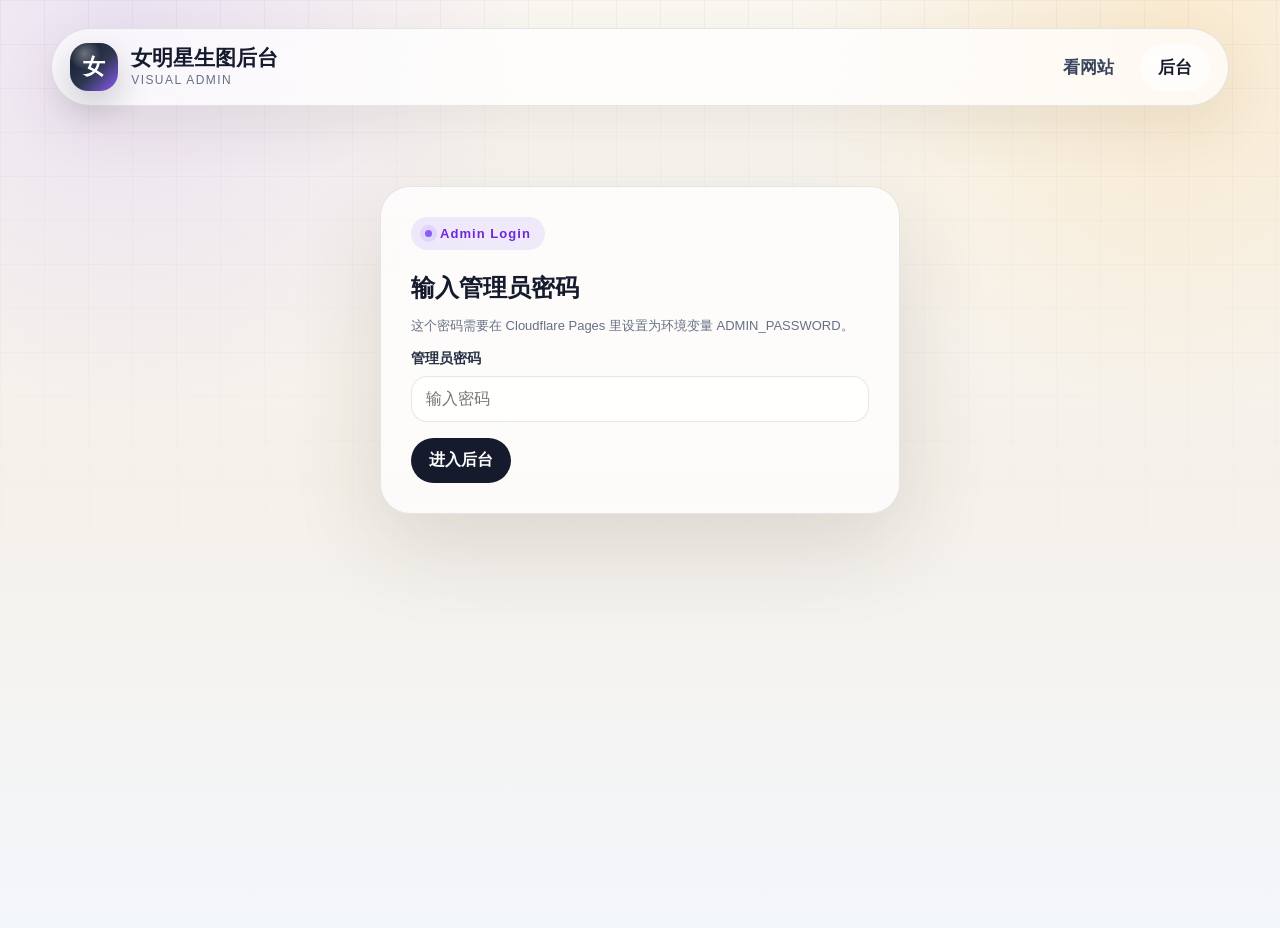
==== admin.html @ 2eca7ced "Add files via upload" ====
<!doctype html>
<html lang="zh-CN">
<head>
  <meta charset="utf-8" />
  <meta name="viewport" content="width=device-width,initial-scale=1" />
  <title>可视化后台 - 女明星生图</title>
  <link rel="stylesheet" href="./assets/style.css" />
</head>
<body>
  <header class="site-top">
    <a class="brand" href="./index.html">
      <span class="brand-mark">女</span>
      <span><strong>女明星生图后台</strong><em>Visual Admin</em></span>
    </a>
    <nav class="top-nav">
      <a href="./index.html">看网站</a>
      <a href="./admin.html" class="active">后台</a>
    </nav>
  </header>

  <section id="loginCard" class="login-card">
    <span class="eyebrow">Admin Login</span>
    <h1 style="margin:0 0 12px">输入管理员密码</h1>
    <p class="hint">这个密码需要在 Cloudflare Pages 里设置为环境变量 ADMIN_PASSWORD。</p>
    <div class="field">
      <label>管理员密码</label>
      <input id="passwordInput" type="password" placeholder="输入密码">
    </div>
    <button class="btn btn-primary" id="loginBtn">进入后台</button>
  </section>

  <main id="adminApp" class="admin-layout hidden">
    <aside>
      <section class="panel">
        <div class="panel-head">
          <h2>网站设置</h2>
          <button class="btn btn-soft" id="saveSiteBtn">保存</button>
        </div>
        <div class="panel-body">
          <div class="field"><label>网站名称</label><input id="siteName"></div>
          <div class="field"><label>首页第一行标题</label><input id="title1"></div>
          <div class="field"><label>首页第二行标题</label><input id="title2"></div>
          <div class="field"><label>首页说明文字</label><textarea id="description"></textarea></div>
          <p class="hint">修改后点击保存，前台网站会自动读取最新内容。</p>
        </div>
      </section>

      <section class="panel" style="margin-top:24px">
        <div class="panel-head">
          <h2>图集列表</h2>
          <button class="btn btn-primary" id="addGalleryBtn">+ 新增</button>
        </div>
        <div class="panel-body">
          <div id="galleryList" class="gallery-list"></div>
        </div>
      </section>
    </aside>

    <section>
      <section class="panel">
        <div class="panel-head">
          <h2>编辑图集</h2>
          <div class="btn-row" style="margin:0">
            <button class="btn btn-danger" id="deleteGalleryBtn">删除</button>
            <button class="btn btn-primary" id="saveGalleryBtn">保存图集</button>
          </div>
        </div>
        <div class="panel-body">
          <div class="editor-grid">
            <div>
              <div class="field"><label>图集 ID</label><input id="galleryId" disabled></div>
              <div class="field"><label>图集标题</label><input id="galleryTitle"></div>
              <div class="field">
                <label>分类</label>
                <select id="galleryCategory">
                  <option>活动</option><option>写真</option><option>街拍</option><option>红毯</option><option>路透</option>
                </select>
              </div>
              <div class="field"><label>日期</label><input id="galleryDate"></div>
              <div class="field"><label>标签</label><input id="galleryTags"><p class="hint">多个标签用逗号分隔，例如：赵露思,红毯,生图</p></div>
            </div>
            <div>
              <div class="drop">
                <input id="coverFile" type="file" accept="image/*">
                <div><strong>上传/替换封面图</strong><span>会自动命名并上传到 R2</span></div>
              </div>
              <div class="preview-cover"><img id="coverPreview" src=""></div>
            </div>
          </div>

          <div style="margin-top:24px">
            <div class="drop">
              <input id="detailFiles" type="file" accept="image/*" multiple>
              <div><strong>上传详情页图片，可一次选择多张</strong><span>会自动命名并上传到 R2</span></div>
            </div>
            <div id="detailPreview" class="image-grid"></div>
          </div>

          <div class="btn-row">
            <button class="btn btn-soft" id="moveImageBtn">调整顺序</button>
            <button class="btn btn-danger" id="clearImagesBtn">清空详情图</button>
          </div>
        </div>
      </section>
    </section>
  </main>

  <div id="toast" class="toast"></div>
  <script src="./assets/admin-live.js"></script>
</body>
</html>
---- assets/style.css ----
:root{
  --bg:#f7f2ea;
  --ink:#151b2d;
  --muted:#667085;
  --line:rgba(21,27,45,.10);
  --glass:rgba(255,255,255,.72);
  --shadow:0 30px 90px rgba(55,45,30,.14);
  --accent:#8b5cf6;
  --brand:#151b2d;
  --danger:#e11d48;
  --good:#059669;
}
*{box-sizing:border-box}
html{scroll-behavior:smooth}
body{
  margin:0;
  font-family:-apple-system,BlinkMacSystemFont,"Segoe UI",Roboto,"Helvetica Neue",Arial,"PingFang SC","Microsoft YaHei",sans-serif;
  color:var(--ink);
  background:
    radial-gradient(circle at 10% 3%,rgba(139,92,246,.14),transparent 28%),
    radial-gradient(circle at 92% 4%,rgba(245,158,11,.15),transparent 26%),
    linear-gradient(180deg,#fbf8f2 0%,#f5f1ea 52%,#f3f6fb 100%);
  min-height:100vh;
}
body::before{
  content:"";
  position:fixed;
  inset:0;
  pointer-events:none;
  background-image:
    linear-gradient(rgba(21,27,45,.032) 1px,transparent 1px),
    linear-gradient(90deg,rgba(21,27,45,.032) 1px,transparent 1px);
  background-size:44px 44px;
  mask-image:linear-gradient(to bottom,black,transparent 72%);
  z-index:-1;
}
a{text-decoration:none;color:inherit}
button,input,textarea,select{font:inherit}
.site-top{
  width:min(1320px,92%);
  margin:28px auto 0;
  min-height:78px;
  padding:14px 18px;
  border:1px solid var(--line);
  border-radius:999px;
  background:var(--glass);
  backdrop-filter:blur(18px);
  box-shadow:0 18px 60px rgba(70,55,36,.09);
  display:flex;
  align-items:center;
  gap:24px;
  position:sticky;
  top:18px;
  z-index:20;
}
.brand{display:flex;align-items:center;gap:13px;min-width:245px}
.brand-mark{
  width:48px;height:48px;border-radius:18px;
  display:grid;place-items:center;color:#fff;font-weight:900;font-size:22px;
  background:radial-gradient(circle at 30% 22%,rgba(255,255,255,.35),transparent 32%),linear-gradient(135deg,#111827,#2e3750 55%,#8b5cf6);
  box-shadow:0 14px 34px rgba(17,24,39,.22);
}
.brand strong{display:block;font-size:21px;line-height:1.05}
.brand em{display:block;margin-top:4px;color:var(--muted);font-size:12px;font-style:normal;letter-spacing:.12em;text-transform:uppercase}
.top-nav{margin-left:auto;display:flex;gap:8px;align-items:center}
.top-nav a{padding:12px 18px;border-radius:999px;color:#3a445d;font-weight:800;font-size:17px}
.top-nav a.active,.top-nav a:hover{color:var(--ink);background:rgba(255,255,255,.66)}
.search-btn{
  width:50px;height:50px;border-radius:50%;
  display:grid;place-items:center;background:#fff;border:1px solid var(--line);
  box-shadow:0 12px 30px rgba(21,27,45,.08);
  font-size:25px;cursor:pointer;
}
main{width:min(1320px,92%);margin:0 auto}
.hero{
  display:grid;
  grid-template-columns:520px minmax(0,1fr);
  gap:96px;
  align-items:center;
  padding:66px 0 38px;
}
.eyebrow{
  display:inline-flex;align-items:center;gap:8px;
  padding:9px 14px;border-radius:999px;
  background:rgba(139,92,246,.12);
  color:#6d28d9;
  font-size:13px;font-weight:900;letter-spacing:.08em;
  margin-bottom:22px;
}
.eyebrow::before{
  content:"";width:7px;height:7px;background:#8b5cf6;border-radius:50%;
  box-shadow:0 0 0 5px rgba(139,92,246,.14);
}
.hero h1{margin:0;font-size:42px;line-height:1.22;letter-spacing:-.03em;max-width:520px}
.hero h1 span{
  display:block;white-space:nowrap;
  background:linear-gradient(135deg,#151b2d,#2b3555 58%,#7c3aed);
  -webkit-background-clip:text;background-clip:text;color:transparent;
}
.hero p{max-width:500px;color:#536079;font-size:17px;line-height:1.9;margin:24px 0 0}
.feature-stack-stage{
  position:relative;min-height:520px;display:flex;align-items:center;justify-content:flex-end;
  padding:34px 0;isolation:isolate;
}
.stack-glow{
  position:absolute;width:86%;height:76%;border-radius:60px;
  background:radial-gradient(circle at 15% 50%,rgba(139,92,246,.24),transparent 36%),radial-gradient(circle at 75% 40%,rgba(245,165,36,.26),transparent 34%),radial-gradient(circle at 52% 86%,rgba(251,113,133,.16),transparent 30%);
  filter:blur(20px);opacity:.95;z-index:-2;
}
.stack-platform{
  position:absolute;left:4%;right:0;bottom:62px;height:112px;border-radius:50%;
  background:radial-gradient(ellipse at center,rgba(21,27,45,.18),transparent 64%);
  filter:blur(4px);transform:rotate(-3deg);z-index:-1;
}
.cover-stack{position:relative;width:min(760px,100%);height:465px}
.stack-card{
  position:absolute;top:50%;left:50%;width:245px;height:375px;border-radius:34px;padding:9px;
  background:linear-gradient(135deg,rgba(255,255,255,.95),rgba(255,255,255,.62));
  border:1px solid rgba(255,255,255,.76);
  box-shadow:0 30px 90px rgba(21,27,45,.20);
  overflow:hidden;transition:.35s ease;
}
.stack-card img{width:100%;height:100%;object-fit:cover;display:block;border-radius:25px;filter:saturate(1.05) contrast(1.03)}
.stack-card::after{
  content:"";position:absolute;inset:9px;border-radius:25px;
  background:linear-gradient(to top,rgba(0,0,0,.58),rgba(0,0,0,.06) 52%,transparent 70%);
  pointer-events:none;
}
.stack-card.c1{transform:translate(-152%,-44%) rotate(-13deg); z-index:1}
.stack-card.c2{transform:translate(-104%,-49%) rotate(-7deg); z-index:2}
.stack-card.c3{width:280px;height:420px;transform:translate(-50%,-53%) rotate(0deg);z-index:5;box-shadow:0 38px 110px rgba(21,27,45,.28)}
.stack-card.c4{transform:translate(8%,-49%) rotate(7deg); z-index:3}
.stack-card.c5{transform:translate(58%,-44%) rotate(13deg); z-index:1}
.stack-caption{
  position:absolute;left:50%;bottom:8px;transform:translateX(-50%);z-index:8;width:min(560px,92%);
  padding:18px 22px;border-radius:28px;background:rgba(255,255,255,.74);
  border:1px solid rgba(255,255,255,.80);
  box-shadow:0 20px 70px rgba(21,27,45,.14);
  backdrop-filter:blur(18px);
  display:flex;align-items:center;justify-content:space-between;gap:18px;
}
.stack-caption small{display:block;color:#7c3aed;font-weight:900;letter-spacing:.08em;margin-bottom:5px}
.stack-caption strong{display:block;font-size:24px;letter-spacing:-.04em}
.stack-caption .count{
  flex:0 0 auto;padding:12px 15px;border-radius:999px;color:#fff;
  background:linear-gradient(135deg,#151b2d,#7c3aed);font-weight:900;
  box-shadow:0 14px 34px rgba(124,58,237,.28);
}
.search-panel{display:none;margin-bottom:24px}
.search-panel.show{display:block}
.search-panel input{width:100%;border:1px solid var(--line);border-radius:24px;padding:18px 22px;background:rgba(255,255,255,.76);outline:none}
.cats{display:flex;gap:12px;flex-wrap:wrap;margin:6px 0 28px}
.cats button{border:1px solid var(--line);background:rgba(255,255,255,.72);border-radius:999px;padding:12px 21px;font-weight:900;color:#1d2842;box-shadow:0 10px 28px rgba(70,55,36,.06);cursor:pointer}
.cats button.active{background:#151b2d;color:#fff}
.waterfall{column-count:4;column-gap:22px;padding-bottom:30px}
.gallery-card{break-inside:avoid;display:block;position:relative;margin:0 0 22px;border-radius:30px;overflow:hidden;background:#ddd;box-shadow:0 22px 70px rgba(52,45,36,.13)}
.gallery-card img{width:100%;display:block;transition:.55s ease}
.gallery-card:hover img{transform:scale(1.06);filter:saturate(1.08) contrast(1.04)}
.gallery-card::after{content:"";position:absolute;inset:0;background:linear-gradient(to top,rgba(0,0,0,.75),rgba(0,0,0,.08) 48%,transparent 68%)}
.card-top{position:absolute;top:14px;left:14px;right:14px;z-index:2;display:flex;justify-content:space-between}
.badge{color:#fff;background:rgba(0,0,0,.36);backdrop-filter:blur(12px);border:1px solid rgba(255,255,255,.22);border-radius:999px;padding:7px 10px;font-size:12px;font-weight:900}
.card-content{position:absolute;left:16px;right:16px;bottom:16px;z-index:2;color:#fff}
.card-content h2{margin:0 0 8px;font-size:20px;line-height:1.25;text-shadow:0 3px 18px rgba(0,0,0,.3)}
.card-meta{display:flex;justify-content:space-between;color:rgba(255,255,255,.78);font-size:13px}
.post-wrap{width:min(1180px,92%);margin:54px auto}
.post-head{margin-bottom:28px}
.post-head h1{font-size:clamp(34px,5vw,64px);margin:0 0 12px;letter-spacing:-.05em}
.post-head p{color:var(--muted)}
.detail-grid{column-count:2;column-gap:18px}
.detail-grid img{width:100%;display:block;margin:0 0 18px;border-radius:28px;box-shadow:var(--shadow)}
.back{display:inline-block;margin-bottom:24px;font-weight:900;color:var(--ink)}
.about,.admin-card{margin:54px 0 36px;border:1px solid var(--line);border-radius:28px;padding:28px;background:rgba(255,255,255,.64);box-shadow:0 18px 60px rgba(70,55,36,.08)}
.about h2{margin-top:0}.about p{color:var(--muted)}
.footer{text-align:center;color:var(--muted);padding:26px 0 46px}

/* Admin */
.admin-layout{width:min(1380px,94%);margin:24px auto 48px;display:grid;grid-template-columns:360px minmax(0,1fr);gap:24px}
.panel{border:1px solid var(--line);border-radius:28px;background:var(--glass);box-shadow:var(--shadow);backdrop-filter:blur(18px);overflow:hidden}
.panel-head{padding:22px 24px;border-bottom:1px solid var(--line);display:flex;align-items:center;justify-content:space-between;gap:12px}
.panel-head h2{margin:0;font-size:22px;letter-spacing:-.04em}
.panel-body{padding:22px 24px}
.field{display:grid;gap:8px;margin-bottom:16px}
.field label{font-weight:900;font-size:14px;color:#263044}
.field input,.field textarea,.field select{width:100%;border:1px solid var(--line);border-radius:16px;background:rgba(255,255,255,.76);padding:13px 14px;outline:none}
.field textarea{min-height:92px;resize:vertical}
.hint{font-size:13px;color:var(--muted);line-height:1.6;margin-top:4px}
.btn{border:0;border-radius:999px;padding:12px 18px;font-weight:900;cursor:pointer;display:inline-flex;align-items:center;justify-content:center;gap:8px}
.btn-primary{background:var(--brand);color:white}.btn-soft{background:rgba(124,58,237,.10);color:#6d28d9}.btn-danger{background:rgba(225,29,72,.10);color:var(--danger)}
.btn-row{display:flex;gap:10px;flex-wrap:wrap;margin-top:18px}
.login-card{width:min(520px,92%);margin:80px auto;border:1px solid var(--line);border-radius:30px;background:var(--glass);box-shadow:var(--shadow);padding:30px}
.gallery-list{display:grid;gap:12px}
.gallery-item{display:grid;grid-template-columns:72px minmax(0,1fr) auto;gap:14px;align-items:center;padding:12px;border:1px solid var(--line);background:rgba(255,255,255,.62);border-radius:20px;cursor:pointer;transition:.2s}
.gallery-item.active,.gallery-item:hover{transform:translateY(-2px);box-shadow:0 12px 34px rgba(55,45,30,.12);border-color:rgba(124,58,237,.28)}
.thumb{width:72px;height:86px;border-radius:16px;overflow:hidden;background:#ddd}.thumb img{width:100%;height:100%;object-fit:cover;display:block}
.gallery-info strong{display:block;font-size:16px;overflow:hidden;text-overflow:ellipsis;white-space:nowrap}.gallery-info span{display:block;color:var(--muted);font-size:13px;margin-top:5px}
.editor-grid{display:grid;grid-template-columns:1fr 1fr;gap:18px}
.drop{border:2px dashed rgba(124,58,237,.26);border-radius:24px;background:rgba(255,255,255,.55);min-height:170px;display:grid;place-items:center;text-align:center;padding:22px;cursor:pointer;position:relative;overflow:hidden}
.drop input{position:absolute;inset:0;opacity:0;cursor:pointer}.drop strong{display:block;font-size:18px}.drop span{display:block;color:var(--muted);font-size:14px;margin-top:8px;line-height:1.6}
.preview-cover{margin-top:14px;border-radius:22px;overflow:hidden;height:260px;background:#eee;border:1px solid var(--line)}.preview-cover img{width:100%;height:100%;object-fit:cover;display:block}
.image-grid{display:grid;grid-template-columns:repeat(4,1fr);gap:12px;margin-top:14px}.image-card{position:relative;aspect-ratio:3/4;border-radius:18px;overflow:hidden;background:#ddd;border:1px solid var(--line)}.image-card img{width:100%;height:100%;object-fit:cover;display:block}.image-card button{position:absolute;right:7px;top:7px;width:28px;height:28px;border:0;border-radius:50%;background:rgba(0,0,0,.56);color:#fff;cursor:pointer}
.toast{position:fixed;left:50%;bottom:26px;transform:translateX(-50%) translateY(20px);opacity:0;background:#111827;color:#fff;border-radius:999px;padding:13px 18px;box-shadow:0 18px 60px rgba(0,0,0,.25);transition:.25s;z-index:99}.toast.show{opacity:1;transform:translateX(-50%) translateY(0)}
.hidden{display:none!important}
@media(max-width:1100px){.hero{grid-template-columns:1fr;gap:28px}.feature-stack-stage{justify-content:center}.waterfall{column-count:3}.admin-layout{grid-template-columns:1fr}.editor-grid{grid-template-columns:1fr}}
@media(max-width:760px){.site-top{border-radius:28px;height:auto;flex-wrap:wrap}.top-nav{order:3;width:100%;overflow:auto;margin-left:0}.brand{min-width:0}.hero h1{font-size:34px}.waterfall{column-count:2}.detail-grid{column-count:1}.image-grid{grid-template-columns:repeat(2,1fr)}}
@media(max-width:520px){.waterfall{column-count:1}.stack-caption{align-items:flex-start;flex-direction:column}.gallery-item{grid-template-columns:60px 1fr}.gallery-item .btn{grid-column:1/-1}}
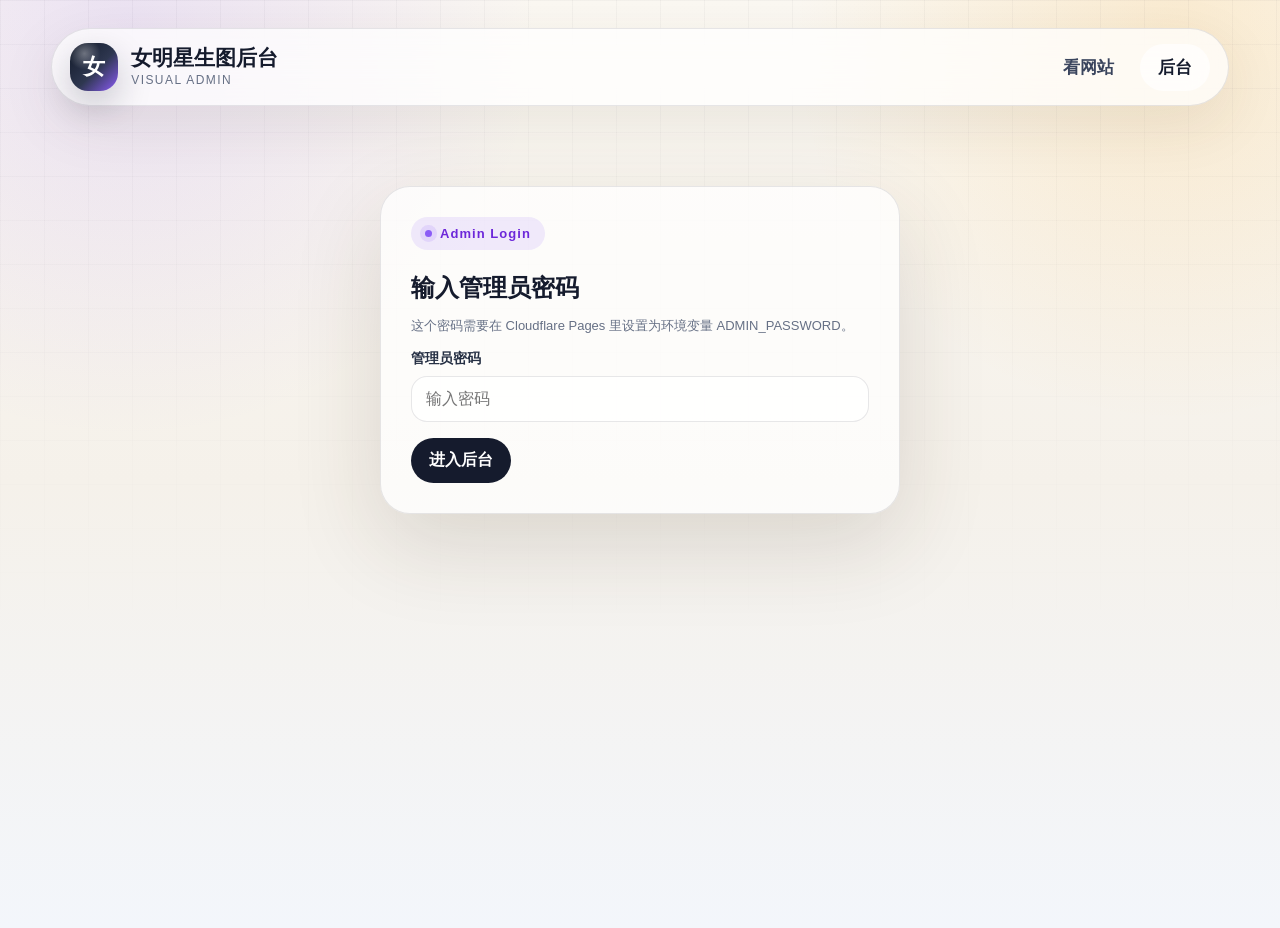
==== commit 61b5ff4b: "Add files via upload" ====
--- a/admin.html
+++ b/admin.html
@@ -30,6 +30,24 @@
   </section>
 
   <main id="adminApp" class="admin-layout hidden">
+    <section style="grid-column:1/-1" class="debug-box">
+      <div class="debug-head">
+        <h2>后台自检</h2>
+        <div class="btn-row" style="margin:0">
+          <button class="btn btn-soft" id="runDebugBtn">检查配置</button>
+          <button class="btn btn-primary" id="testR2Btn">测试 R2 写入</button>
+        </div>
+      </div>
+      <div class="debug-body">
+        <div class="debug-grid">
+          <div class="debug-item"><b>ADMIN_PASSWORD</b><span id="dbgPassword">未检查</span></div>
+          <div class="debug-item"><b>R2 绑定 IMAGES</b><span id="dbgImages">未检查</span></div>
+          <div class="debug-item"><b>IMAGE_BASE_URL</b><span id="dbgBaseUrl">未检查</span></div>
+          <div class="debug-item"><b>R2 写入测试</b><span id="dbgWrite">未测试</span></div>
+        </div>
+        <pre id="debugLog" class="debug-log">登录后点击“检查配置”。如果上传失败，真实错误会显示在这里。</pre>
+      </div>
+    </section>
     <aside>
       <section class="panel">
         <div class="panel-head">
--- a/assets/style.css
+++ b/assets/style.css
@@ -204,3 +204,16 @@
 @media(max-width:1100px){.hero{grid-template-columns:1fr;gap:28px}.feature-stack-stage{justify-content:center}.waterfall{column-count:3}.admin-layout{grid-template-columns:1fr}.editor-grid{grid-template-columns:1fr}}
 @media(max-width:760px){.site-top{border-radius:28px;height:auto;flex-wrap:wrap}.top-nav{order:3;width:100%;overflow:auto;margin-left:0}.brand{min-width:0}.hero h1{font-size:34px}.waterfall{column-count:2}.detail-grid{column-count:1}.image-grid{grid-template-columns:repeat(2,1fr)}}
 @media(max-width:520px){.waterfall{column-count:1}.stack-caption{align-items:flex-start;flex-direction:column}.gallery-item{grid-template-columns:60px 1fr}.gallery-item .btn{grid-column:1/-1}}
+
+.debug-box{margin:0 0 24px;border:1px solid rgba(124,58,237,.18);border-radius:28px;background:rgba(255,255,255,.72);box-shadow:0 18px 60px rgba(70,55,36,.08);overflow:hidden}
+.debug-head{padding:18px 22px;border-bottom:1px solid var(--line);display:flex;align-items:center;justify-content:space-between;gap:12px}
+.debug-head h2{margin:0;font-size:20px;letter-spacing:-.03em}
+.debug-body{padding:18px 22px}
+.debug-grid{display:grid;grid-template-columns:repeat(4,1fr);gap:12px;margin-bottom:14px}
+.debug-item{border:1px solid var(--line);border-radius:18px;padding:14px;background:rgba(255,255,255,.66)}
+.debug-item b{display:block;font-size:13px;color:var(--muted);margin-bottom:6px}
+.debug-item span{font-weight:900;word-break:break-all}
+.debug-ok{color:#059669}.debug-bad{color:#e11d48}.debug-warn{color:#b45309}
+.debug-log{white-space:pre-wrap;background:#111827;color:#e5e7eb;border-radius:18px;padding:16px;overflow:auto;max-height:260px;font-family:ui-monospace,SFMono-Regular,Menlo,Monaco,Consolas,monospace;font-size:13px}
+@media(max-width:1100px){.debug-grid{grid-template-columns:repeat(2,1fr)}}
+@media(max-width:640px){.debug-grid{grid-template-columns:1fr}}
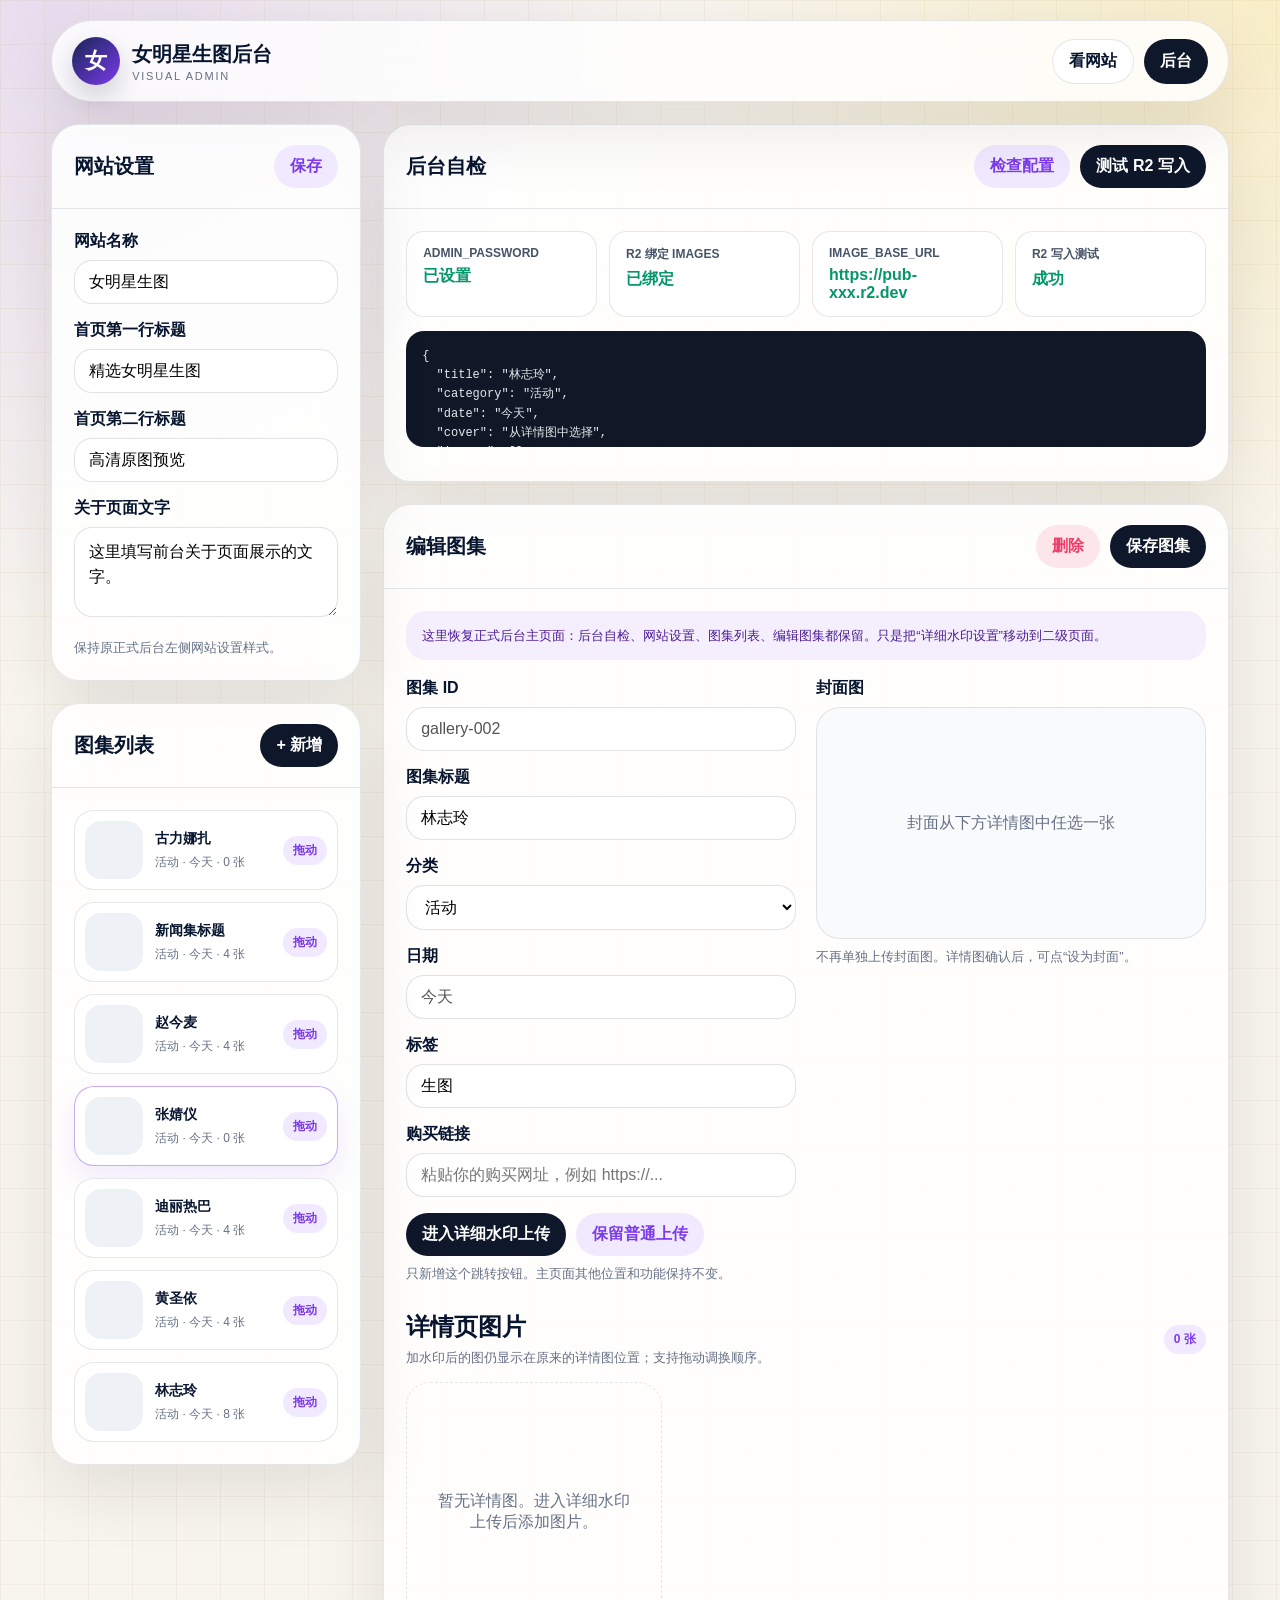
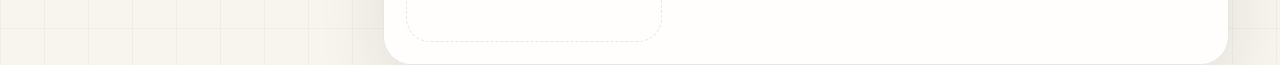
==== commit 50dbbd0f: "Add files via upload" ====
--- a/admin.html
+++ b/admin.html
@@ -1,129 +1,874 @@
 <!doctype html>
 <html lang="zh-CN">
 <head>
-  <meta charset="utf-8" />
-  <meta name="viewport" content="width=device-width,initial-scale=1" />
-  <title>可视化后台 - 女明星生图</title>
-  <link rel="stylesheet" href="./assets/style.css" />
+<meta charset="utf-8" />
+<meta name="viewport" content="width=device-width,initial-scale=1" />
+<title>正式后台保留版 · 水印设置二级页面 Demo</title>
+<style>
+*{box-sizing:border-box}
+:root{
+  --bg:#f7f4ee;
+  --ink:#07152f;
+  --muted:#667085;
+  --card:rgba(255,255,255,.90);
+  --line:rgba(7,21,47,.10);
+  --brand:#0f172a;
+  --soft:#f1e9ff;
+  --purple:#7c3aed;
+  --pink:#ff4d7d;
+  --good:#059669;
+  --danger:#ef3d67;
+  --shadow:0 24px 70px rgba(25,18,8,.10);
+}
+body{
+  margin:0;
+  font-family:-apple-system,BlinkMacSystemFont,"Segoe UI","Microsoft YaHei","PingFang SC",Arial,sans-serif;
+  color:var(--ink);
+  background:
+    linear-gradient(rgba(170,142,84,.08) 1px, transparent 1px),
+    linear-gradient(90deg,rgba(170,142,84,.08) 1px, transparent 1px),
+    radial-gradient(circle at 4% 0%,rgba(124,58,237,.13),transparent 30%),
+    radial-gradient(circle at 100% 0%,rgba(250,204,21,.18),transparent 28%),
+    #f8f5ef;
+  background-size:44px 44px,44px 44px,auto,auto,auto;
+}
+button,input,textarea,select{font:inherit}
+button{cursor:pointer}
+.hidden{display:none!important}
+.shell{width:min(1380px,92%);margin:0 auto}
+.topbar{
+  margin:20px auto 22px;
+  padding:16px 20px;
+  border:1px solid var(--line);
+  border-radius:999px;
+  background:rgba(255,255,255,.80);
+  box-shadow:var(--shadow);
+  display:flex;
+  align-items:center;
+  justify-content:space-between;
+  gap:18px;
+  backdrop-filter:blur(18px);
+}
+.brand{display:flex;align-items:center;gap:12px}
+.logo{
+  width:48px;height:48px;border-radius:50%;
+  background:linear-gradient(135deg,#172554,#7c3aed);
+  display:grid;place-items:center;color:#fff;font-weight:900;font-size:22px;
+  box-shadow:0 12px 26px rgba(17,24,39,.18);
+}
+.brand strong{display:block;font-size:20px}
+.brand span{display:block;font-size:11px;letter-spacing:.16em;color:#667085;text-transform:uppercase;margin-top:2px}
+.nav{display:flex;gap:10px}
+.btn{
+  border:0;
+  border-radius:999px;
+  padding:11px 16px;
+  font-weight:900;
+  background:var(--brand);
+  color:#fff;
+}
+.btn.soft{background:var(--soft);color:var(--purple)}
+.btn.light{background:#fff;color:var(--ink);border:1px solid var(--line)}
+.btn.good{background:var(--good);color:#fff}
+.btn.danger{background:rgba(239,61,103,.12);color:var(--danger)}
+.btn.gray{background:#e5e7eb;color:#111827}
+.grid{
+  display:grid;
+  grid-template-columns:310px minmax(0,1fr);
+  gap:22px;
+  align-items:start;
+}
+.panel{
+  background:rgba(255,255,255,.88);
+  border:1px solid var(--line);
+  border-radius:28px;
+  box-shadow:var(--shadow);
+  overflow:hidden;
+}
+.panel + .panel{margin-top:22px}
+.panel-head{
+  padding:20px 22px;
+  border-bottom:1px solid var(--line);
+  display:flex;
+  align-items:center;
+  justify-content:space-between;
+  gap:12px;
+}
+.panel-head h2{font-size:20px;margin:0}
+.panel-body{padding:22px}
+.field{margin-bottom:16px}
+label{display:block;font-weight:900;margin-bottom:8px}
+input[type="text"],input:not([type]),input[type="file"],textarea,select{
+  width:100%;
+  border:1px solid rgba(7,21,47,.12);
+  border-radius:18px;
+  background:#fff;
+  padding:12px 14px;
+}
+textarea{min-height:90px;resize:vertical;line-height:1.55}
+.hint{font-size:13px;color:var(--muted);line-height:1.65;margin-top:7px}
+.badge{
+  display:inline-flex;align-items:center;justify-content:center;
+  border-radius:999px;padding:6px 10px;font-size:12px;font-weight:900;
+  background:var(--soft);color:var(--purple);
+}
+.status-grid{display:grid;grid-template-columns:repeat(4,1fr);gap:12px}
+.status-card{
+  padding:14px 16px;
+  border:1px solid var(--line);
+  border-radius:18px;
+  background:#fff;
+  min-height:72px;
+}
+.status-card strong{display:block;font-size:12px;color:#475467;margin-bottom:6px}
+.status-card span{font-weight:900;color:#059669}
+.debug-json{
+  margin-top:14px;
+  background:#101827;
+  color:#e5e7eb;
+  border-radius:18px;
+  padding:16px;
+  height:116px;
+  overflow:auto;
+  font:12px/1.6 ui-monospace,SFMono-Regular,Menlo,monospace;
+}
+.sidebar{position:sticky;top:18px}
+.gallery-list{display:grid;gap:12px}
+.gallery-item{
+  display:grid;grid-template-columns:58px 1fr auto;gap:12px;align-items:center;
+  border:1px solid var(--line);border-radius:20px;background:#fff;padding:10px;
+}
+.gallery-item.active{border-color:rgba(124,58,237,.42);box-shadow:0 14px 30px rgba(124,58,237,.10)}
+.thumb{width:58px;height:58px;border-radius:16px;background:#eef2f7;overflow:hidden}
+.thumb img{width:100%;height:100%;object-fit:cover}
+.gallery-info strong{display:block;font-size:14px;margin-bottom:4px}
+.gallery-info span{font-size:12px;color:#667085}
+.editor-grid{display:grid;grid-template-columns:1fr 1fr;gap:20px}
+.cover-box{border:1px solid var(--line);border-radius:24px;background:#f8fafc;overflow:hidden}
+.cover-box img{display:block;width:100%;aspect-ratio:16/10;object-fit:cover}
+.cover-empty{min-height:230px;display:grid;place-items:center;color:#667085;text-align:center;padding:24px}
+.btn-row{display:flex;gap:10px;flex-wrap:wrap}
+.notice{
+  padding:14px 16px;border-radius:20px;background:rgba(124,58,237,.08);
+  color:#4c1d95;font-size:13px;line-height:1.65;margin-bottom:18px;
+}
+.images-head{display:flex;justify-content:space-between;align-items:center;gap:14px;margin:26px 0 14px}
+.image-grid{display:grid;grid-template-columns:repeat(auto-fill,minmax(190px,1fr));gap:16px}
+.image-card{
+  background:#fff;border:1px solid var(--line);border-radius:22px;overflow:hidden;
+  box-shadow:0 10px 28px rgba(7,21,47,.06);
+}
+.image-card[draggable="true"]{cursor:grab}
+.image-card.dragging{opacity:.45}
+.image-card.selected-cover{border-color:rgba(5,150,105,.65);box-shadow:0 12px 34px rgba(5,150,105,.18)}
+.image-head{padding:10px 12px;border-bottom:1px solid var(--line);display:flex;align-items:center;justify-content:space-between;gap:8px}
+.image-head strong{font-size:13px;white-space:nowrap;overflow:hidden;text-overflow:ellipsis}
+.image-card img{display:block;width:100%;aspect-ratio:3/4;object-fit:cover;background:#eef2f7}
+.image-actions{padding:10px 12px;display:flex;gap:8px;justify-content:space-between;border-top:1px solid var(--line)}
+.image-actions .btn{font-size:12px;padding:8px 10px}
+.empty{
+  min-height:260px;border:1px dashed var(--line);border-radius:24px;
+  display:grid;place-items:center;text-align:center;color:#667085;padding:28px;
+}
+
+/* 二级水印页面，来自之前确认的固定设置 + 预览 UI */
+.watermark-page{
+  position:fixed;inset:0;z-index:100;overflow:auto;
+  background:
+    radial-gradient(circle at 10% 0%,rgba(124,58,237,.10),transparent 30%),
+    linear-gradient(180deg,#fbf8f2,#f3f6fb);
+  padding:22px 0 42px;
+}
+.watermark-shell{width:min(1460px,94%);margin:0 auto}
+.watermark-top{
+  padding:20px 24px;border:1px solid var(--line);border-radius:28px;
+  background:rgba(255,255,255,.88);box-shadow:var(--shadow);
+  display:flex;justify-content:space-between;align-items:center;gap:16px;margin-bottom:22px;
+}
+.watermark-top h1{margin:0;font-size:26px;letter-spacing:-.04em}
+.watermark-top p{margin:6px 0 0;color:#667085;line-height:1.6}
+.watermark-layout{display:grid;grid-template-columns:430px minmax(0,1fr);gap:22px;align-items:start}
+.watermark-panel{position:sticky;top:18px;max-height:calc(100vh - 36px);overflow:auto}
+.save-box{
+  padding:14px;border:1px solid rgba(5,150,105,.22);border-radius:20px;
+  background:rgba(5,150,105,.08);margin:14px 0;
+}
+.switch{display:flex;gap:10px;align-items:center;font-weight:900;margin-bottom:12px}
+.switch input{width:20px;height:20px}
+.upload-zone{
+  border:2px dashed rgba(124,58,237,.26);border-radius:24px;
+  background:rgba(255,255,255,.60);padding:22px;text-align:center;position:relative;margin-bottom:18px;
+}
+.upload-zone input{position:absolute;inset:0;opacity:0;cursor:pointer}
+.upload-zone strong{font-size:20px;display:block}
+.upload-zone span{display:block;color:#667085;margin-top:8px}
+.preview-head{display:flex;justify-content:space-between;align-items:center;gap:14px;margin-bottom:16px}
+.preview-grid{display:grid;grid-template-columns:repeat(auto-fill,minmax(240px,1fr));gap:18px}
+.preview-card{
+  background:#fff;border:1px solid var(--line);border-radius:24px;overflow:hidden;
+  box-shadow:0 12px 36px rgba(0,0,0,.08);
+}
+.preview-card-head{padding:12px 14px;border-bottom:1px solid var(--line);display:flex;align-items:center;justify-content:space-between;gap:10px}
+.preview-card-head strong{font-size:14px;overflow:hidden;text-overflow:ellipsis;white-space:nowrap}
+.canvas-stage{padding:12px;background:#f8fafc}
+canvas{width:100%;height:auto;display:block;border-radius:16px;background:#ddd;touch-action:none;cursor:grab}
+canvas:active{cursor:grabbing}
+.inline-tip{
+  margin:0 0 16px;padding:12px 14px;border-radius:18px;
+  background:rgba(124,58,237,.08);color:#4c1d95;font-size:13px;line-height:1.65;
+}
+.row{display:grid;grid-template-columns:1fr 74px;gap:10px;align-items:center}
+input[type="range"]{width:100%}
+.status{
+  padding:12px 14px;border-radius:18px;background:#f3f4f6;color:#374151;
+  font-size:13px;line-height:1.55;white-space:pre-wrap;
+}
+@media(max-width:1080px){
+  .grid,.watermark-layout,.editor-grid{grid-template-columns:1fr}
+  .sidebar,.watermark-panel{position:relative;top:0;max-height:none}
+  .status-grid{grid-template-columns:1fr 1fr}
+}
+</style>
 </head>
 <body>
-  <header class="site-top">
-    <a class="brand" href="./index.html">
-      <span class="brand-mark">女</span>
-      <span><strong>女明星生图后台</strong><em>Visual Admin</em></span>
-    </a>
-    <nav class="top-nav">
-      <a href="./index.html">看网站</a>
-      <a href="./admin.html" class="active">后台</a>
-    </nav>
-  </header>
-
-  <section id="loginCard" class="login-card">
-    <span class="eyebrow">Admin Login</span>
-    <h1 style="margin:0 0 12px">输入管理员密码</h1>
-    <p class="hint">这个密码需要在 Cloudflare Pages 里设置为环境变量 ADMIN_PASSWORD。</p>
-    <div class="field">
-      <label>管理员密码</label>
-      <input id="passwordInput" type="password" placeholder="输入密码">
+
+<header class="topbar shell">
+  <div class="brand">
+    <div class="logo">女</div>
+    <div>
+      <strong>女明星生图后台</strong>
+      <span>VISUAL ADMIN</span>
     </div>
-    <button class="btn btn-primary" id="loginBtn">进入后台</button>
+  </div>
+  <div class="nav">
+    <button class="btn light">看网站</button>
+    <button class="btn">后台</button>
+  </div>
+</header>
+
+<main class="grid shell">
+  <aside class="sidebar">
+    <section class="panel">
+      <div class="panel-head">
+        <h2>网站设置</h2>
+        <button class="btn soft">保存</button>
+      </div>
+      <div class="panel-body">
+        <div class="field"><label>网站名称</label><input value="女明星生图"></div>
+        <div class="field"><label>首页第一行标题</label><input value="精选女明星生图"></div>
+        <div class="field"><label>首页第二行标题</label><input value="高清原图预览"></div>
+        <div class="field"><label>关于页面文字</label><textarea>这里填写前台关于页面展示的文字。</textarea></div>
+        <div class="hint">保持原正式后台左侧网站设置样式。</div>
+      </div>
+    </section>
+
+    <section class="panel">
+      <div class="panel-head">
+        <h2>图集列表</h2>
+        <button class="btn">+ 新增</button>
+      </div>
+      <div class="panel-body">
+        <div id="galleryList" class="gallery-list"></div>
+      </div>
+    </section>
+  </aside>
+
+  <section>
+    <section class="panel">
+      <div class="panel-head">
+        <h2>后台自检</h2>
+        <div class="btn-row">
+          <button class="btn soft">检查配置</button>
+          <button class="btn">测试 R2 写入</button>
+        </div>
+      </div>
+      <div class="panel-body">
+        <div class="status-grid">
+          <div class="status-card"><strong>ADMIN_PASSWORD</strong><span>已设置</span></div>
+          <div class="status-card"><strong>R2 绑定 IMAGES</strong><span>已绑定</span></div>
+          <div class="status-card"><strong>IMAGE_BASE_URL</strong><span>https://pub-xxx.r2.dev</span></div>
+          <div class="status-card"><strong>R2 写入测试</strong><span>成功</span></div>
+        </div>
+        <pre class="debug-json">{
+  "title": "林志玲",
+  "category": "活动",
+  "date": "今天",
+  "cover": "从详情图中选择",
+  "images": []
+}</pre>
+      </div>
+    </section>
+
+    <section class="panel">
+      <div class="panel-head">
+        <h2>编辑图集</h2>
+        <div class="btn-row">
+          <button class="btn danger">删除</button>
+          <button class="btn">保存图集</button>
+        </div>
+      </div>
+
+      <div class="panel-body">
+        <div class="notice">
+          这里恢复正式后台主页面：后台自检、网站设置、图集列表、编辑图集都保留。只是把“详细水印设置”移动到二级页面。
+        </div>
+
+        <div class="editor-grid">
+          <div>
+            <div class="field"><label>图集 ID</label><input value="gallery-002" disabled></div>
+            <div class="field"><label>图集标题</label><input value="林志玲"></div>
+            <div class="field"><label>分类</label><select><option>活动</option><option>写真</option><option>红毯</option></select></div>
+            <div class="field"><label>日期</label><input value="今天" disabled></div>
+            <div class="field"><label>标签</label><input value="生图"></div>
+            <div class="field"><label>购买链接</label><input placeholder="粘贴你的购买网址，例如 https://..."></div>
+
+            <div class="btn-row" style="margin-top:8px">
+              <button class="btn" id="openWatermarkBtn">进入详细水印上传</button>
+              <button class="btn soft">保留普通上传</button>
+            </div>
+            <div class="hint">只新增这个跳转按钮。主页面其他位置和功能保持不变。</div>
+          </div>
+
+          <div>
+            <label>封面图</label>
+            <div class="cover-box" id="coverBox">
+              <div class="cover-empty">封面从下方详情图中任选一张</div>
+            </div>
+            <div class="hint">不再单独上传封面图。详情图确认后，可点“设为封面”。</div>
+          </div>
+        </div>
+
+        <div class="images-head">
+          <div>
+            <h2 style="margin:0">详情页图片</h2>
+            <p class="hint" style="margin:4px 0 0">加水印后的图仍显示在原来的详情图位置；支持拖动调换顺序。</p>
+          </div>
+          <span class="badge" id="detailCount">0 张</span>
+        </div>
+
+        <section id="detailGrid" class="image-grid">
+          <div class="empty"><div>暂无详情图。进入详细水印上传后添加图片。</div></div>
+        </section>
+      </div>
+    </section>
   </section>
-
-  <main id="adminApp" class="admin-layout hidden">
-    <section style="grid-column:1/-1" class="debug-box">
-      <div class="debug-head">
-        <h2>后台自检</h2>
-        <div class="btn-row" style="margin:0">
-          <button class="btn btn-soft" id="runDebugBtn">检查配置</button>
-          <button class="btn btn-primary" id="testR2Btn">测试 R2 写入</button>
-        </div>
-      </div>
-      <div class="debug-body">
-        <div class="debug-grid">
-          <div class="debug-item"><b>ADMIN_PASSWORD</b><span id="dbgPassword">未检查</span></div>
-          <div class="debug-item"><b>R2 绑定 IMAGES</b><span id="dbgImages">未检查</span></div>
-          <div class="debug-item"><b>IMAGE_BASE_URL</b><span id="dbgBaseUrl">未检查</span></div>
-          <div class="debug-item"><b>R2 写入测试</b><span id="dbgWrite">未测试</span></div>
-        </div>
-        <pre id="debugLog" class="debug-log">登录后点击“检查配置”。如果上传失败，真实错误会显示在这里。</pre>
-      </div>
-    </section>
-    <aside>
-      <section class="panel">
-        <div class="panel-head">
-          <h2>网站设置</h2>
-          <button class="btn btn-soft" id="saveSiteBtn">保存</button>
-        </div>
+</main>
+
+<section id="watermarkPage" class="watermark-page hidden">
+  <div class="watermark-shell">
+    <header class="watermark-top">
+      <div>
+        <h1>后台上传 + 水印设置</h1>
+        <p>左侧水印设置固定显示，右侧图片预览同步变化。主水印每张图单独拖动，暗水印整批统一。</p>
+      </div>
+      <div class="btn-row">
+        <button class="btn light" id="backBtn">返回主后台</button>
+        <button class="btn good" id="confirmBtn">确认加水印并返回</button>
+      </div>
+    </header>
+
+    <div class="watermark-layout">
+      <aside class="panel watermark-panel">
         <div class="panel-body">
-          <div class="field"><label>网站名称</label><input id="siteName"></div>
-          <div class="field"><label>首页第一行标题</label><input id="title1"></div>
-          <div class="field"><label>首页第二行标题</label><input id="title2"></div>
-          <div class="field"><label>首页说明文字</label><textarea id="description"></textarea></div>
-          <p class="hint">修改后点击保存，前台网站会自动读取最新内容。</p>
-        </div>
-      </section>
-
-      <section class="panel" style="margin-top:24px">
-        <div class="panel-head">
-          <h2>图集列表</h2>
-          <button class="btn btn-primary" id="addGalleryBtn">+ 新增</button>
-        </div>
+          <h2>水印设置</h2>
+          <p class="inline-tip">
+            这里就是从正式后台拆出来的“详细水印设置”。只上传详情图；封面图不在这里上传，回主页面后从详情图里选择。
+          </p>
+
+          <div class="save-box">
+            <label class="switch" style="margin:0">
+              <input id="saveWatermarkSettings" type="checkbox" checked>
+              保存水印设置，应用到后面所有新增图片
+            </label>
+            <div class="hint">勾选后，下次进入本页面会自动套用当前水印设置。</div>
+          </div>
+
+          <div class="upload-zone">
+            <input id="fileInput" type="file" accept="image/png,image/jpeg,image/webp,image/gif,image/*" multiple>
+            <strong>选择详情页图片，可一次选择多张</strong>
+            <span>先预览水印，再确认返回主后台。</span>
+          </div>
+
+          <h3>暗水印：整批统一</h3>
+          <label class="switch">
+            <input id="darkEnabled" type="checkbox" checked>
+            上传时添加全屏暗水印
+          </label>
+
+          <div class="field">
+            <label>暗水印文字</label>
+            <textarea id="darkText">明星生图 · maimg.com
+禁止搬运 · 仅供预览</textarea>
+            <div class="hint">支持换行。调节后右侧所有图片同步变化。</div>
+          </div>
+
+          <div class="field">
+            <label>暗水印样式</label>
+            <select id="darkStyle">
+              <option value="soft">柔和浅色</option>
+              <option value="dark">深色低透明</option>
+              <option value="mixed">黑白双层</option>
+            </select>
+          </div>
+
+          <div class="field"><label>暗水印强度</label><div class="row"><input id="darkOpacity" type="range" min="5" max="60" value="24"><span id="darkOpacityVal"></span></div></div>
+          <div class="field"><label>暗水印大小</label><div class="row"><input id="darkSize" type="range" min="14" max="56" value="24"><span id="darkSizeVal"></span></div><div class="hint">只改变文字大小，不改变阵列位置。</div></div>
+          <div class="field"><label>暗水印密度</label><div class="row"><input id="darkDensity" type="range" min="180" max="620" value="340"><span id="darkDensityVal"></span></div></div>
+          <div class="field"><label>暗水印行距</label><div class="row"><input id="darkLineHeight" type="range" min="0.9" max="2.2" step="0.1" value="1.35"><span id="darkLineHeightVal"></span></div></div>
+          <div class="field"><label>暗水印整体移动 X</label><div class="row"><input id="darkOffsetX" type="range" min="-400" max="400" value="0"><span id="darkOffsetXVal"></span></div></div>
+          <div class="field"><label>暗水印整体移动 Y</label><div class="row"><input id="darkOffsetY" type="range" min="-400" max="400" value="0"><span id="darkOffsetYVal"></span></div></div>
+
+          <hr>
+
+          <h3>主水印：每张图单独拖动</h3>
+          <label class="switch">
+            <input id="mainEnabled" type="checkbox" checked>
+            上传时添加主水印
+          </label>
+
+          <div class="field">
+            <label>主水印文字</label>
+            <textarea id="mainText">nmxst.com</textarea>
+            <div class="hint">支持换行。位置在右侧每张图片上单独拖动。</div>
+          </div>
+
+          <div class="field">
+            <label>主水印样式</label>
+            <select id="mainStyle">
+              <option value="white">白字描边</option>
+              <option value="dark">深色半透明</option>
+              <option value="yellow">金色醒目</option>
+            </select>
+          </div>
+
+          <div class="field"><label>主水印大小</label><div class="row"><input id="mainSize" type="range" min="24" max="180" value="70"><span id="mainSizeVal"></span></div></div>
+          <div class="field"><label>主水印透明度</label><div class="row"><input id="mainOpacity" type="range" min="0" max="100" value="95"><span id="mainOpacityVal"></span></div></div>
+          <div class="field"><label>主水印行距</label><div class="row"><input id="mainLineHeight" type="range" min="0.9" max="2.2" step="0.1" value="1.2"><span id="mainLineHeightVal"></span></div></div>
+
+          <div id="status" class="status">状态：等待选择图片</div>
+        </div>
+      </aside>
+
+      <main class="panel">
         <div class="panel-body">
-          <div id="galleryList" class="gallery-list"></div>
-        </div>
-      </section>
-    </aside>
-
-    <section>
-      <section class="panel">
-        <div class="panel-head">
-          <h2>编辑图集</h2>
-          <div class="btn-row" style="margin:0">
-            <button class="btn btn-danger" id="deleteGalleryBtn">删除</button>
-            <button class="btn btn-primary" id="saveGalleryBtn">保存图集</button>
-          </div>
-        </div>
-        <div class="panel-body">
-          <div class="editor-grid">
+          <div class="preview-head">
             <div>
-              <div class="field"><label>图集 ID</label><input id="galleryId" disabled></div>
-              <div class="field"><label>图集标题</label><input id="galleryTitle"></div>
-              <div class="field">
-                <label>分类</label>
-                <select id="galleryCategory">
-                  <option>活动</option><option>写真</option><option>街拍</option><option>红毯</option><option>路透</option>
-                </select>
-              </div>
-              <div class="field"><label>日期</label><input id="galleryDate"></div>
-              <div class="field"><label>标签</label><input id="galleryTags"><p class="hint">多个标签用逗号分隔，例如：赵露思,红毯,生图</p></div>
+              <h2 style="margin:0">上传图片与实时预览</h2>
+              <p style="margin:5px 0 0;color:#667085">图片显示在这里；左侧改水印，这里实时刷新。</p>
             </div>
-            <div>
-              <div class="drop">
-                <input id="coverFile" type="file" accept="image/*">
-                <div><strong>上传/替换封面图</strong><span>会自动命名并上传到 R2</span></div>
-              </div>
-              <div class="preview-cover"><img id="coverPreview" src=""></div>
-            </div>
-          </div>
-
-          <div style="margin-top:24px">
-            <div class="drop">
-              <input id="detailFiles" type="file" accept="image/*" multiple>
-              <div><strong>上传详情页图片，可一次选择多张</strong><span>会自动命名并上传到 R2</span></div>
-            </div>
-            <div id="detailPreview" class="image-grid"></div>
-          </div>
-
-          <div class="btn-row">
-            <button class="btn btn-soft" id="moveImageBtn">调整顺序</button>
-            <button class="btn btn-danger" id="clearImagesBtn">清空详情图</button>
-          </div>
-        </div>
-      </section>
-    </section>
-  </main>
-
-  <div id="toast" class="toast"></div>
-  <script src="./assets/admin-live.js"></script>
+            <span class="badge" id="pendingCount">0 张</span>
+          </div>
+
+          <section id="previewGrid" class="preview-grid">
+            <div class="empty"><div>选择详情图后，会在这里显示水印预览。</div></div>
+          </section>
+        </div>
+      </main>
+    </div>
+  </div>
+</section>
+
+<script>
+const $ = id => document.getElementById(id);
+const STORAGE_KEY = "maimg_corrected_watermark_split_demo_v1";
+
+let pendingItems = [];
+let savedDetails = [];
+let selectedCoverIndex = -1;
+let dragIndex = null;
+let dragCardIndex = null;
+
+const defaultSettings = {
+  saveWatermarkSettings: true,
+  darkEnabled: true,
+  darkText: "明星生图 · maimg.com\n禁止搬运 · 仅供预览",
+  darkStyle: "soft",
+  darkOpacity: "24",
+  darkSize: "24",
+  darkDensity: "340",
+  darkLineHeight: "1.35",
+  darkOffsetX: "0",
+  darkOffsetY: "0",
+  mainEnabled: true,
+  mainText: "nmxst.com",
+  mainStyle: "white",
+  mainSize: "70",
+  mainOpacity: "95",
+  mainLineHeight: "1.2"
+};
+const controls = Object.keys(defaultSettings);
+
+const galleries = [
+  {title:"古力娜扎", category:"活动", count:0},
+  {title:"新闻集标题", category:"活动", count:4},
+  {title:"赵今麦", category:"活动", count:4},
+  {title:"张婧仪", category:"活动", count:4},
+  {title:"迪丽热巴", category:"活动", count:4},
+  {title:"黄圣依", category:"活动", count:4},
+  {title:"林志玲", category:"活动", count:8}
+];
+
+function renderGalleryList(){
+  $("galleryList").innerHTML = galleries.map((g,i)=>`
+    <div class="gallery-item ${i===3?"active":""}">
+      <div class="thumb">${i===3 && selectedCoverIndex >= 0 ? `<img src="${savedDetails[selectedCoverIndex]}">` : ""}</div>
+      <div class="gallery-info"><strong>${escapeHtml(g.title)}</strong><span>${g.category} · 今天 · ${i===3 ? savedDetails.length : g.count} 张</span></div>
+      <span class="badge">拖动</span>
+    </div>
+  `).join("");
+}
+
+$("openWatermarkBtn").onclick = () => {
+  loadSavedSettings();
+  $("watermarkPage").classList.remove("hidden");
+  setStatus("已进入详细水印上传页面。请选择详情图。");
+};
+$("backBtn").onclick = () => $("watermarkPage").classList.add("hidden");
+$("confirmBtn").onclick = confirmAndBack;
+$("fileInput").onchange = e => addFiles(e.target.files);
+
+function setStatus(text){ $("status").textContent = "状态：" + text; }
+
+function bindRange(id, suffix = ""){
+  const input=$(id), val=$(id+"Val");
+  const update=()=> val.textContent=input.value+suffix;
+  input.addEventListener("input",()=>{update();renderAll();saveSettingsIfNeeded();});
+  update();
+}
+[
+  ["darkOpacity","%"],["darkSize","px"],["darkDensity","px"],["darkLineHeight",""],
+  ["darkOffsetX","px"],["darkOffsetY","px"],["mainSize","px"],["mainOpacity","%"],["mainLineHeight",""]
+].forEach(([id,s])=>bindRange(id,s));
+
+controls.forEach(id=>{
+  const el=$(id);
+  if(!el) return;
+  el.addEventListener("input",()=>{renderAll();saveSettingsIfNeeded();});
+  el.addEventListener("change",()=>{renderAll();saveSettingsIfNeeded();});
+});
+
+function loadSavedSettings(){
+  let saved=null;
+  try{saved=JSON.parse(localStorage.getItem(STORAGE_KEY)||"null")}catch{}
+  applySettings(saved || defaultSettings);
+}
+function collectSettings(){
+  const data={};
+  controls.forEach(id=>{
+    const el=$(id);
+    if(!el) return;
+    data[id]=el.type==="checkbox"?el.checked:el.value;
+  });
+  return data;
+}
+function applySettings(data){
+  const merged={...defaultSettings,...(data||{})};
+  controls.forEach(id=>{
+    const el=$(id);
+    if(!el) return;
+    if(el.type==="checkbox") el.checked=Boolean(merged[id]);
+    else el.value=merged[id];
+  });
+  updateRangeLabels();
+}
+function saveSettingsIfNeeded(){
+  if(!$("saveWatermarkSettings").checked) return;
+  localStorage.setItem(STORAGE_KEY, JSON.stringify(collectSettings()));
+}
+function updateRangeLabels(){
+  [["darkOpacity","%"],["darkSize","px"],["darkDensity","px"],["darkLineHeight",""],["darkOffsetX","px"],["darkOffsetY","px"],["mainSize","px"],["mainOpacity","%"],["mainLineHeight",""]].forEach(([id,s])=>{
+    const input=$(id), val=$(id+"Val");
+    if(input && val) val.textContent=input.value+s;
+  });
+}
+
+async function addFiles(fileList){
+  const files = Array.from(fileList || []).filter(f=>f.type.startsWith("image/"));
+  if(!files.length){ setStatus("没有选择图片。"); return; }
+
+  for(const file of files){
+    const img = await readImage(file);
+    pendingItems.push({
+      file,
+      img,
+      pos:{x:.5,y:.56},
+      canvas:null
+    });
+  }
+
+  $("pendingCount").textContent = `${pendingItems.length} 张`;
+  renderPreviewCards();
+  setStatus(`已添加 ${files.length} 张详情图。`);
+  $("fileInput").value = "";
+}
+function readImage(file){
+  return new Promise((resolve,reject)=>{
+    const reader=new FileReader();
+    reader.onload=()=>{
+      const img=new Image();
+      img.onload=()=>resolve(img);
+      img.onerror=reject;
+      img.src=reader.result;
+    };
+    reader.onerror=reject;
+    reader.readAsDataURL(file);
+  });
+}
+
+function renderPreviewCards(){
+  if(!pendingItems.length){
+    $("previewGrid").innerHTML = `<div class="empty"><div>选择详情图后，会在这里显示水印预览。</div></div>`;
+    return;
+  }
+
+  $("previewGrid").innerHTML = pendingItems.map((item,i)=>`
+    <div class="preview-card">
+      <div class="preview-card-head">
+        <strong>详情 · ${escapeHtml(item.file.name)}</strong>
+        <span class="badge">可拖水印</span>
+      </div>
+      <div class="canvas-stage">
+        <canvas data-index="${i}"></canvas>
+        <div class="hint">拖动主水印，只影响这一张。</div>
+      </div>
+    </div>
+  `).join("");
+
+  document.querySelectorAll("#previewGrid canvas").forEach(canvas=>{
+    canvas.onpointerdown = onPointerDown;
+    canvas.onpointermove = onPointerMove;
+    canvas.onpointerup = onPointerUp;
+    canvas.onpointerleave = onPointerUp;
+  });
+
+  renderAll();
+}
+function onPointerDown(e){
+  if(!$("mainEnabled").checked) return;
+  dragIndex = Number(e.currentTarget.dataset.index);
+  updateMainPos(e);
+  e.currentTarget.setPointerCapture(e.pointerId);
+}
+function onPointerMove(e){
+  if(dragIndex === null) return;
+  updateMainPos(e);
+}
+function onPointerUp(){ dragIndex = null; }
+function updateMainPos(e){
+  const i=Number(e.currentTarget.dataset.index);
+  const item=pendingItems[i];
+  if(!item) return;
+  const rect=e.currentTarget.getBoundingClientRect();
+  item.pos.x=Math.max(.02,Math.min(.98,(e.clientX-rect.left)/rect.width));
+  item.pos.y=Math.max(.02,Math.min(.98,(e.clientY-rect.top)/rect.height));
+  renderOne(i);
+}
+function renderAll(){ pendingItems.forEach((_,i)=>renderOne(i)); }
+function renderOne(i){
+  const item=pendingItems[i];
+  const canvas=document.querySelector(`#previewGrid canvas[data-index="${i}"]`);
+  if(!item || !canvas) return;
+  item.canvas=canvas;
+  const ctx=canvas.getContext("2d");
+  const maxW=900;
+  const scale=Math.min(1,maxW/item.img.naturalWidth);
+  const w=Math.round(item.img.naturalWidth*scale);
+  const h=Math.round(item.img.naturalHeight*scale);
+  canvas.width=w; canvas.height=h;
+  ctx.clearRect(0,0,w,h);
+  ctx.drawImage(item.img,0,0,w,h);
+  if($("darkEnabled").checked) drawDark(ctx,w,h);
+  if($("mainEnabled").checked) drawMain(ctx,w,h,item.pos);
+}
+
+function confirmAndBack(){
+  if(!pendingItems.length){
+    setStatus("没有待确认图片。");
+    return;
+  }
+  saveSettingsIfNeeded();
+
+  pendingItems.forEach(item=>{
+    const dataUrl=item.canvas.toDataURL("image/jpeg", .92);
+    savedDetails.push(dataUrl);
+  });
+
+  if(selectedCoverIndex < 0 && savedDetails.length > 0){
+    selectedCoverIndex = 0;
+  }
+
+  const added = pendingItems.length;
+  pendingItems = [];
+  $("pendingCount").textContent = "0 张";
+  renderPreviewCards();
+  renderMainImages();
+  $("watermarkPage").classList.add("hidden");
+
+  alert(`${added} 张详情图已加水印并回到正式后台。封面可从详情图里任选。`);
+}
+
+function renderMainImages(){
+  const coverBox=$("coverBox");
+  coverBox.innerHTML = selectedCoverIndex >= 0 && savedDetails[selectedCoverIndex]
+    ? `<img src="${savedDetails[selectedCoverIndex]}" alt="">`
+    : `<div class="cover-empty">封面从下方详情图中任选一张</div>`;
+
+  $("detailCount").textContent = `${savedDetails.length} 张`;
+  if(!savedDetails.length){
+    $("detailGrid").innerHTML = `<div class="empty"><div>暂无详情图。进入详细水印上传后添加图片。</div></div>`;
+  }else{
+    $("detailGrid").innerHTML = savedDetails.map((src,i)=>`
+      <div class="image-card ${i===selectedCoverIndex?"selected-cover":""}" draggable="true" data-index="${i}">
+        <div class="image-head">
+          <strong>详情图 ${i+1}</strong>
+          <span class="badge">${i===selectedCoverIndex?"当前封面":"拖动排序"}</span>
+        </div>
+        <img src="${src}" alt="">
+        <div class="image-actions">
+          <button class="btn soft" data-cover="${i}">设为封面</button>
+          <button class="btn danger" data-delete="${i}">删除</button>
+        </div>
+      </div>
+    `).join("");
+
+    document.querySelectorAll("[data-cover]").forEach(btn=>{
+      btn.onclick=()=>{selectedCoverIndex=Number(btn.dataset.cover);renderMainImages();};
+    });
+    document.querySelectorAll("[data-delete]").forEach(btn=>{
+      btn.onclick=()=>deleteDetail(Number(btn.dataset.delete));
+    });
+
+    document.querySelectorAll(".image-card").forEach(card=>{
+      card.ondragstart = () => {
+        dragCardIndex = Number(card.dataset.index);
+        card.classList.add("dragging");
+      };
+      card.ondragend = () => card.classList.remove("dragging");
+      card.ondragover = e => e.preventDefault();
+      card.ondrop = e => {
+        e.preventDefault();
+        const target = Number(card.dataset.index);
+        reorderDetails(dragCardIndex, target);
+      };
+    });
+  }
+
+  renderGalleryList();
+}
+function deleteDetail(index){
+  savedDetails.splice(index,1);
+  if(selectedCoverIndex === index) selectedCoverIndex = savedDetails.length ? 0 : -1;
+  else if(selectedCoverIndex > index) selectedCoverIndex--;
+  renderMainImages();
+}
+function reorderDetails(from,to){
+  if(from === null || from === to) return;
+  const moved=savedDetails.splice(from,1)[0];
+  savedDetails.splice(to,0,moved);
+
+  if(selectedCoverIndex === from) selectedCoverIndex = to;
+  else if(from < selectedCoverIndex && to >= selectedCoverIndex) selectedCoverIndex--;
+  else if(from > selectedCoverIndex && to <= selectedCoverIndex) selectedCoverIndex++;
+
+  dragCardIndex=null;
+  renderMainImages();
+}
+
+function getLines(text){
+  return String(text||"").split(/\r?\n/).map(x=>x.trim()).filter(Boolean);
+}
+function drawMultilineText(ctx,lines,x,y,lineHeightPx,drawLine){
+  const startY=y-((lines.length-1)*lineHeightPx)/2;
+  lines.forEach((line,i)=>drawLine(line,x,startY+i*lineHeightPx));
+}
+function drawDark(ctx,w,h){
+  const lines=getLines($("darkText").value); if(!lines.length) return;
+  const style=$("darkStyle").value;
+  const opacity=Number($("darkOpacity").value)/100;
+  const size=Number($("darkSize").value);
+  const step=Number($("darkDensity").value);
+  const lineHeightPx=size*Number($("darkLineHeight").value);
+  const ox=Number($("darkOffsetX").value);
+  const oy=Number($("darkOffsetY").value);
+
+  ctx.save();
+  ctx.translate(w/2,h/2);
+  ctx.rotate(-32*Math.PI/180);
+  ctx.translate(-w/2+ox,-h/2+oy);
+  ctx.font=`700 ${size}px "Microsoft YaHei",Arial,sans-serif`;
+  ctx.textAlign="center";
+  ctx.textBaseline="middle";
+  const stepX=step;
+  const stepY=Math.max(step*.55,70);
+  for(let y=-h-stepY*2;y<=h*2+stepY*2;y+=stepY){
+    for(let x=-w-stepX*2;x<=w*2+stepX*2;x+=stepX){
+      if(style==="soft") drawSoft(ctx,lines,x,y,lineHeightPx,size,opacity,"255,255,255");
+      else if(style==="dark") drawSoft(ctx,lines,x,y,lineHeightPx,size,opacity,"0,0,0");
+      else drawMixed(ctx,lines,x,y,lineHeightPx,size,opacity);
+    }
+  }
+  ctx.restore();
+}
+function drawSoft(ctx,lines,x,y,lineHeightPx,size,opacity,rgb){
+  ctx.save();
+  ctx.lineWidth=Math.max(1,size/18);
+  ctx.strokeStyle=`rgba(0,0,0,${opacity*.18})`;
+  ctx.fillStyle=`rgba(${rgb},${opacity})`;
+  drawMultilineText(ctx,lines,x,y,lineHeightPx,(line,tx,ty)=>{ctx.strokeText(line,tx,ty);ctx.fillText(line,tx,ty);});
+  ctx.restore();
+}
+function drawMixed(ctx,lines,x,y,lineHeightPx,size,opacity){
+  ctx.save();
+  ctx.lineWidth=Math.max(1,size/20);
+  ctx.strokeStyle=`rgba(255,255,255,${opacity*.68})`;
+  ctx.fillStyle=`rgba(0,0,0,${opacity*.72})`;
+  drawMultilineText(ctx,lines,x,y,lineHeightPx,(line,tx,ty)=>{ctx.strokeText(line,tx,ty);ctx.fillText(line,tx,ty);});
+  ctx.restore();
+}
+function drawMain(ctx,w,h,pos){
+  const lines=getLines($("mainText").value); if(!lines.length) return;
+  const size=Number($("mainSize").value);
+  const opacity=Number($("mainOpacity").value)/100;
+  const style=$("mainStyle").value;
+  const lineHeightPx=size*Number($("mainLineHeight").value);
+  const x=pos.x*w;
+  const y=pos.y*h;
+  ctx.save();
+  ctx.font=`900 ${size}px Arial,"Microsoft YaHei",sans-serif`;
+  ctx.textAlign="center";
+  ctx.textBaseline="middle";
+  const stroke=Math.max(2,Math.round(size/20));
+
+  if(style==="white"){
+    ctx.shadowColor=`rgba(0,0,0,${.45*opacity})`;
+    ctx.shadowBlur=Math.max(2,size/16);
+    ctx.shadowOffsetX=Math.max(1,size/22);
+    ctx.shadowOffsetY=Math.max(1,size/22);
+    ctx.lineWidth=stroke;
+    ctx.strokeStyle=`rgba(255,255,255,${opacity})`;
+    ctx.fillStyle=`rgba(255,255,255,${opacity})`;
+    drawMultilineText(ctx,lines,x,y,lineHeightPx,(line,tx,ty)=>{ctx.strokeText(line,tx,ty);ctx.fillText(line,tx,ty);});
+  }else if(style==="dark"){
+    drawMultilineText(ctx,lines,x,y,lineHeightPx,(line,tx,ty)=>{
+      ctx.fillStyle=`rgba(0,0,0,${.58*opacity})`;ctx.fillText(line,tx+2,ty+2);
+      ctx.fillStyle=`rgba(255,255,255,${.78*opacity})`;ctx.fillText(line,tx,ty);
+    });
+  }else{
+    ctx.shadowColor=`rgba(0,0,0,${.35*opacity})`;
+    ctx.shadowBlur=Math.max(2,size/18);
+    ctx.lineWidth=stroke;
+    ctx.strokeStyle=`rgba(75,45,0,${.55*opacity})`;
+    ctx.fillStyle=`rgba(255,205,70,${opacity})`;
+    drawMultilineText(ctx,lines,x,y,lineHeightPx,(line,tx,ty)=>{ctx.strokeText(line,tx,ty);ctx.fillText(line,tx,ty);});
+  }
+  ctx.restore();
+}
+
+function escapeHtml(v){return String(v||"").replace(/&/g,"&amp;").replace(/</g,"&lt;").replace(/>/g,"&gt;").replace(/"/g,"&quot;");}
+renderGalleryList();
+renderMainImages();
+loadSavedSettings();
+updateRangeLabels();
+</script>
 </body>
-</html>+</html>
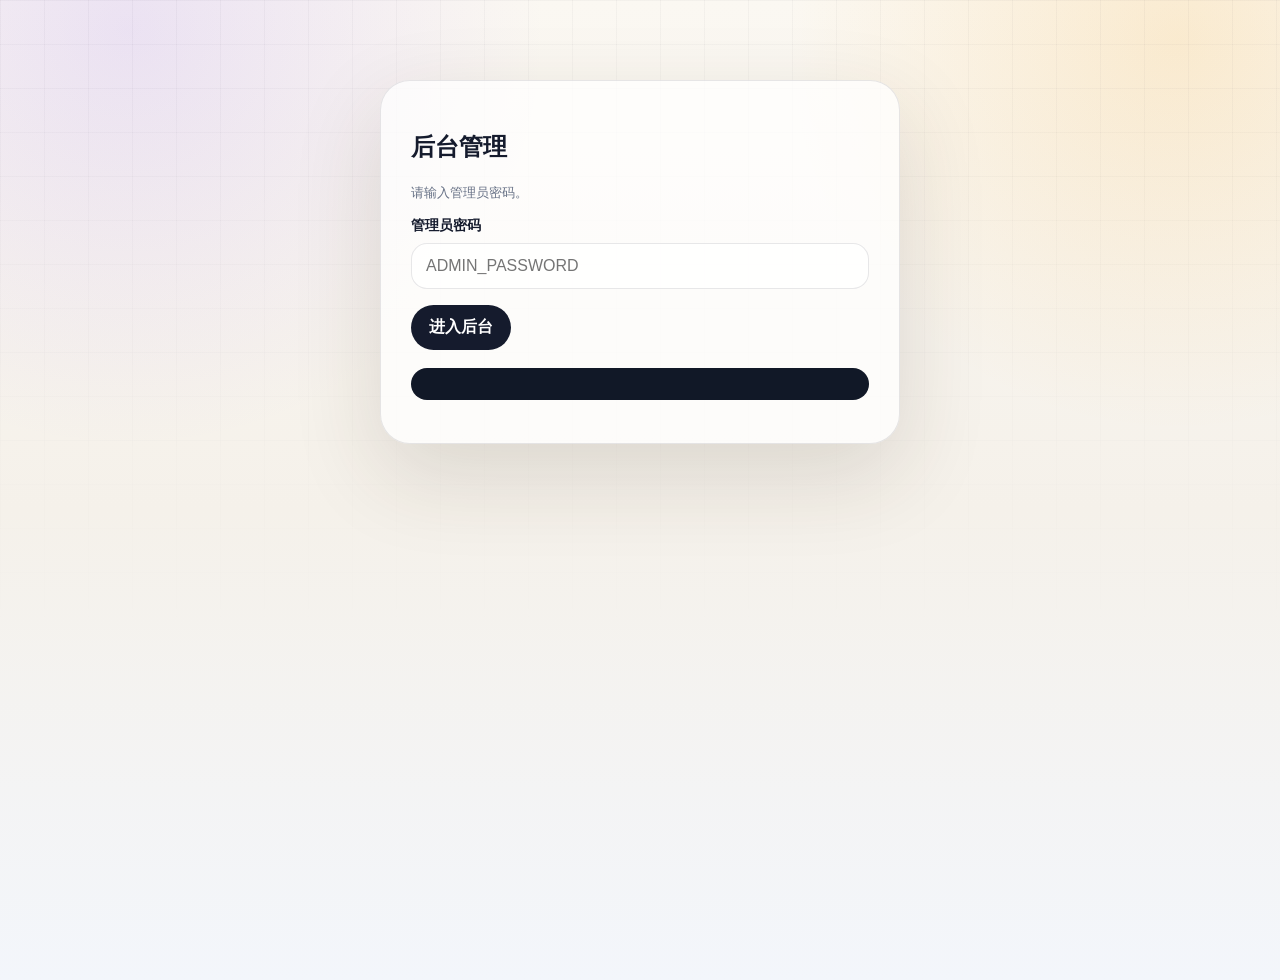
==== commit b049269c: "Add files via upload" ====
--- a/admin.html
+++ b/admin.html
@@ -1,874 +1,176 @@
 <!doctype html>
 <html lang="zh-CN">
 <head>
-<meta charset="utf-8" />
-<meta name="viewport" content="width=device-width,initial-scale=1" />
-<title>正式后台保留版 · 水印设置二级页面 Demo</title>
-<style>
-*{box-sizing:border-box}
-:root{
-  --bg:#f7f4ee;
-  --ink:#07152f;
-  --muted:#667085;
-  --card:rgba(255,255,255,.90);
-  --line:rgba(7,21,47,.10);
-  --brand:#0f172a;
-  --soft:#f1e9ff;
-  --purple:#7c3aed;
-  --pink:#ff4d7d;
-  --good:#059669;
-  --danger:#ef3d67;
-  --shadow:0 24px 70px rgba(25,18,8,.10);
-}
-body{
-  margin:0;
-  font-family:-apple-system,BlinkMacSystemFont,"Segoe UI","Microsoft YaHei","PingFang SC",Arial,sans-serif;
-  color:var(--ink);
-  background:
-    linear-gradient(rgba(170,142,84,.08) 1px, transparent 1px),
-    linear-gradient(90deg,rgba(170,142,84,.08) 1px, transparent 1px),
-    radial-gradient(circle at 4% 0%,rgba(124,58,237,.13),transparent 30%),
-    radial-gradient(circle at 100% 0%,rgba(250,204,21,.18),transparent 28%),
-    #f8f5ef;
-  background-size:44px 44px,44px 44px,auto,auto,auto;
-}
-button,input,textarea,select{font:inherit}
-button{cursor:pointer}
-.hidden{display:none!important}
-.shell{width:min(1380px,92%);margin:0 auto}
-.topbar{
-  margin:20px auto 22px;
-  padding:16px 20px;
-  border:1px solid var(--line);
-  border-radius:999px;
-  background:rgba(255,255,255,.80);
-  box-shadow:var(--shadow);
-  display:flex;
-  align-items:center;
-  justify-content:space-between;
-  gap:18px;
-  backdrop-filter:blur(18px);
-}
-.brand{display:flex;align-items:center;gap:12px}
-.logo{
-  width:48px;height:48px;border-radius:50%;
-  background:linear-gradient(135deg,#172554,#7c3aed);
-  display:grid;place-items:center;color:#fff;font-weight:900;font-size:22px;
-  box-shadow:0 12px 26px rgba(17,24,39,.18);
-}
-.brand strong{display:block;font-size:20px}
-.brand span{display:block;font-size:11px;letter-spacing:.16em;color:#667085;text-transform:uppercase;margin-top:2px}
-.nav{display:flex;gap:10px}
-.btn{
-  border:0;
-  border-radius:999px;
-  padding:11px 16px;
-  font-weight:900;
-  background:var(--brand);
-  color:#fff;
-}
-.btn.soft{background:var(--soft);color:var(--purple)}
-.btn.light{background:#fff;color:var(--ink);border:1px solid var(--line)}
-.btn.good{background:var(--good);color:#fff}
-.btn.danger{background:rgba(239,61,103,.12);color:var(--danger)}
-.btn.gray{background:#e5e7eb;color:#111827}
-.grid{
-  display:grid;
-  grid-template-columns:310px minmax(0,1fr);
-  gap:22px;
-  align-items:start;
-}
-.panel{
-  background:rgba(255,255,255,.88);
-  border:1px solid var(--line);
-  border-radius:28px;
-  box-shadow:var(--shadow);
-  overflow:hidden;
-}
-.panel + .panel{margin-top:22px}
-.panel-head{
-  padding:20px 22px;
-  border-bottom:1px solid var(--line);
-  display:flex;
-  align-items:center;
-  justify-content:space-between;
-  gap:12px;
-}
-.panel-head h2{font-size:20px;margin:0}
-.panel-body{padding:22px}
-.field{margin-bottom:16px}
-label{display:block;font-weight:900;margin-bottom:8px}
-input[type="text"],input:not([type]),input[type="file"],textarea,select{
-  width:100%;
-  border:1px solid rgba(7,21,47,.12);
-  border-radius:18px;
-  background:#fff;
-  padding:12px 14px;
-}
-textarea{min-height:90px;resize:vertical;line-height:1.55}
-.hint{font-size:13px;color:var(--muted);line-height:1.65;margin-top:7px}
-.badge{
-  display:inline-flex;align-items:center;justify-content:center;
-  border-radius:999px;padding:6px 10px;font-size:12px;font-weight:900;
-  background:var(--soft);color:var(--purple);
-}
-.status-grid{display:grid;grid-template-columns:repeat(4,1fr);gap:12px}
-.status-card{
-  padding:14px 16px;
-  border:1px solid var(--line);
-  border-radius:18px;
-  background:#fff;
-  min-height:72px;
-}
-.status-card strong{display:block;font-size:12px;color:#475467;margin-bottom:6px}
-.status-card span{font-weight:900;color:#059669}
-.debug-json{
-  margin-top:14px;
-  background:#101827;
-  color:#e5e7eb;
-  border-radius:18px;
-  padding:16px;
-  height:116px;
-  overflow:auto;
-  font:12px/1.6 ui-monospace,SFMono-Regular,Menlo,monospace;
-}
-.sidebar{position:sticky;top:18px}
-.gallery-list{display:grid;gap:12px}
-.gallery-item{
-  display:grid;grid-template-columns:58px 1fr auto;gap:12px;align-items:center;
-  border:1px solid var(--line);border-radius:20px;background:#fff;padding:10px;
-}
-.gallery-item.active{border-color:rgba(124,58,237,.42);box-shadow:0 14px 30px rgba(124,58,237,.10)}
-.thumb{width:58px;height:58px;border-radius:16px;background:#eef2f7;overflow:hidden}
-.thumb img{width:100%;height:100%;object-fit:cover}
-.gallery-info strong{display:block;font-size:14px;margin-bottom:4px}
-.gallery-info span{font-size:12px;color:#667085}
-.editor-grid{display:grid;grid-template-columns:1fr 1fr;gap:20px}
-.cover-box{border:1px solid var(--line);border-radius:24px;background:#f8fafc;overflow:hidden}
-.cover-box img{display:block;width:100%;aspect-ratio:16/10;object-fit:cover}
-.cover-empty{min-height:230px;display:grid;place-items:center;color:#667085;text-align:center;padding:24px}
-.btn-row{display:flex;gap:10px;flex-wrap:wrap}
-.notice{
-  padding:14px 16px;border-radius:20px;background:rgba(124,58,237,.08);
-  color:#4c1d95;font-size:13px;line-height:1.65;margin-bottom:18px;
-}
-.images-head{display:flex;justify-content:space-between;align-items:center;gap:14px;margin:26px 0 14px}
-.image-grid{display:grid;grid-template-columns:repeat(auto-fill,minmax(190px,1fr));gap:16px}
-.image-card{
-  background:#fff;border:1px solid var(--line);border-radius:22px;overflow:hidden;
-  box-shadow:0 10px 28px rgba(7,21,47,.06);
-}
-.image-card[draggable="true"]{cursor:grab}
-.image-card.dragging{opacity:.45}
-.image-card.selected-cover{border-color:rgba(5,150,105,.65);box-shadow:0 12px 34px rgba(5,150,105,.18)}
-.image-head{padding:10px 12px;border-bottom:1px solid var(--line);display:flex;align-items:center;justify-content:space-between;gap:8px}
-.image-head strong{font-size:13px;white-space:nowrap;overflow:hidden;text-overflow:ellipsis}
-.image-card img{display:block;width:100%;aspect-ratio:3/4;object-fit:cover;background:#eef2f7}
-.image-actions{padding:10px 12px;display:flex;gap:8px;justify-content:space-between;border-top:1px solid var(--line)}
-.image-actions .btn{font-size:12px;padding:8px 10px}
-.empty{
-  min-height:260px;border:1px dashed var(--line);border-radius:24px;
-  display:grid;place-items:center;text-align:center;color:#667085;padding:28px;
-}
-
-/* 二级水印页面，来自之前确认的固定设置 + 预览 UI */
-.watermark-page{
-  position:fixed;inset:0;z-index:100;overflow:auto;
-  background:
-    radial-gradient(circle at 10% 0%,rgba(124,58,237,.10),transparent 30%),
-    linear-gradient(180deg,#fbf8f2,#f3f6fb);
-  padding:22px 0 42px;
-}
-.watermark-shell{width:min(1460px,94%);margin:0 auto}
-.watermark-top{
-  padding:20px 24px;border:1px solid var(--line);border-radius:28px;
-  background:rgba(255,255,255,.88);box-shadow:var(--shadow);
-  display:flex;justify-content:space-between;align-items:center;gap:16px;margin-bottom:22px;
-}
-.watermark-top h1{margin:0;font-size:26px;letter-spacing:-.04em}
-.watermark-top p{margin:6px 0 0;color:#667085;line-height:1.6}
-.watermark-layout{display:grid;grid-template-columns:430px minmax(0,1fr);gap:22px;align-items:start}
-.watermark-panel{position:sticky;top:18px;max-height:calc(100vh - 36px);overflow:auto}
-.save-box{
-  padding:14px;border:1px solid rgba(5,150,105,.22);border-radius:20px;
-  background:rgba(5,150,105,.08);margin:14px 0;
-}
-.switch{display:flex;gap:10px;align-items:center;font-weight:900;margin-bottom:12px}
-.switch input{width:20px;height:20px}
-.upload-zone{
-  border:2px dashed rgba(124,58,237,.26);border-radius:24px;
-  background:rgba(255,255,255,.60);padding:22px;text-align:center;position:relative;margin-bottom:18px;
-}
-.upload-zone input{position:absolute;inset:0;opacity:0;cursor:pointer}
-.upload-zone strong{font-size:20px;display:block}
-.upload-zone span{display:block;color:#667085;margin-top:8px}
-.preview-head{display:flex;justify-content:space-between;align-items:center;gap:14px;margin-bottom:16px}
-.preview-grid{display:grid;grid-template-columns:repeat(auto-fill,minmax(240px,1fr));gap:18px}
-.preview-card{
-  background:#fff;border:1px solid var(--line);border-radius:24px;overflow:hidden;
-  box-shadow:0 12px 36px rgba(0,0,0,.08);
-}
-.preview-card-head{padding:12px 14px;border-bottom:1px solid var(--line);display:flex;align-items:center;justify-content:space-between;gap:10px}
-.preview-card-head strong{font-size:14px;overflow:hidden;text-overflow:ellipsis;white-space:nowrap}
-.canvas-stage{padding:12px;background:#f8fafc}
-canvas{width:100%;height:auto;display:block;border-radius:16px;background:#ddd;touch-action:none;cursor:grab}
-canvas:active{cursor:grabbing}
-.inline-tip{
-  margin:0 0 16px;padding:12px 14px;border-radius:18px;
-  background:rgba(124,58,237,.08);color:#4c1d95;font-size:13px;line-height:1.65;
-}
-.row{display:grid;grid-template-columns:1fr 74px;gap:10px;align-items:center}
-input[type="range"]{width:100%}
-.status{
-  padding:12px 14px;border-radius:18px;background:#f3f4f6;color:#374151;
-  font-size:13px;line-height:1.55;white-space:pre-wrap;
-}
-@media(max-width:1080px){
-  .grid,.watermark-layout,.editor-grid{grid-template-columns:1fr}
-  .sidebar,.watermark-panel{position:relative;top:0;max-height:none}
-  .status-grid{grid-template-columns:1fr 1fr}
-}
-</style>
+  <meta charset="utf-8" />
+  <meta name="viewport" content="width=device-width,initial-scale=1" />
+  <title>后台管理 - 女明星生图</title>
+  <link rel="stylesheet" href="./assets/style.css" />
 </head>
 <body>
+  <section id="loginCard" class="login-card">
+    <h1>后台管理</h1>
+    <p class="hint">请输入管理员密码。</p>
+    <div class="field">
+      <label>管理员密码</label>
+      <input id="passwordInput" type="password" placeholder="ADMIN_PASSWORD" />
+    </div>
+    <button id="loginBtn" class="btn btn-primary">进入后台</button>
+    <pre id="debugLog" class="debug-log" style="margin-top:18px"></pre>
+  </section>
 
-<header class="topbar shell">
-  <div class="brand">
-    <div class="logo">女</div>
-    <div>
-      <strong>女明星生图后台</strong>
-      <span>VISUAL ADMIN</span>
-    </div>
+  <div id="adminApp" class="hidden">
+    <header class="site-top">
+      <a class="brand" href="./index.html">
+        <span class="brand-mark">女</span>
+        <span><strong>女明星生图后台</strong><em>Admin Console</em></span>
+      </a>
+      <nav class="top-nav">
+        <a href="./index.html">看网站</a>
+        <a href="./admin.html" class="active">后台</a>
+      </nav>
+    </header>
+
+    <main class="admin-layout">
+      <aside>
+        <section class="panel">
+          <div class="panel-head">
+            <h2>网站设置</h2>
+          </div>
+          <div class="panel-body">
+            <div class="field"><label>网站名称</label><input id="siteName"></div>
+            <div class="field"><label>首页第一行标题</label><input id="title1"></div>
+            <div class="field"><label>首页第二行标题</label><input id="title2"></div>
+            <div class="field"><label>首页说明文字</label><textarea id="description"></textarea></div>
+            <div class="field"><label>关于页面文字</label><textarea id="aboutText" placeholder="点击前台“关于”后展示这里的文字"></textarea></div>
+            <button id="saveSiteBtn" class="btn btn-primary">保存网站设置</button>
+          </div>
+        </section>
+
+        <section class="panel" style="margin-top:24px">
+          <div class="panel-head">
+            <h2>图集列表</h2>
+            <button id="addGalleryBtn" class="btn btn-soft">+ 新增</button>
+          </div>
+          <div class="panel-body">
+            <div id="galleryList" class="gallery-list"></div>
+          </div>
+        </section>
+      </aside>
+
+      <section>
+        <section class="debug-box">
+          <div class="debug-head">
+            <h2>后台自检</h2>
+            <div class="btn-row" style="margin:0">
+              <button id="runDebugBtn" class="btn btn-soft">检查配置</button>
+              <button id="testR2Btn" class="btn btn-primary">测试 R2 写入</button>
+            </div>
+          </div>
+          <div class="debug-body">
+            <div class="debug-grid">
+              <div class="debug-item"><b>ADMIN_PASSWORD</b><span id="dbgPassword">未检查</span></div>
+              <div class="debug-item"><b>R2 绑定 IMAGES</b><span id="dbgImages">未检查</span></div>
+              <div class="debug-item"><b>IMAGE_BASE_URL</b><span id="dbgBaseUrl">未检查</span></div>
+              <div class="debug-item"><b>R2 写入测试</b><span id="dbgWrite">未测试</span></div>
+            </div>
+            <pre id="debugLog" class="debug-log"></pre>
+          </div>
+        </section>
+
+        <section class="panel">
+          <div class="panel-head">
+            <h2>编辑图集</h2>
+            <div class="btn-row" style="margin:0">
+              <button id="deleteGalleryBtn" class="btn btn-danger">删除</button>
+              <button id="saveGalleryBtn" class="btn btn-primary">保存图集</button>
+            </div>
+          </div>
+          <div class="panel-body">
+            <div class="editor-grid">
+              <div>
+                <div class="field"><label>图集 ID</label><input id="galleryId" disabled></div>
+                <div class="field"><label>图集标题</label><input id="galleryTitle"></div>
+                <div class="field">
+                  <label>分类</label>
+                  <select id="galleryCategory">
+                    <option>活动</option><option>写真</option><option>街拍</option><option>红毯</option><option>路透</option>
+                  </select>
+                </div>
+                <div class="field"><label>上传时间显示</label><input id="galleryDate"></div>
+                <div class="field"><label>标签</label><input id="galleryTags"><div class="hint">多个标签用英文逗号分隔。</div></div>
+                <div class="field"><label>购买链接</label><input id="buyUrl" placeholder="https://..."></div>
+                <button id="openWatermarkBtn" class="btn btn-primary" type="button">进入详细水印上传</button>
+              </div>
+              <div>
+                <div class="drop">
+                  <input id="detailFiles" type="file" accept="image/*" multiple>
+                  <div><strong>普通上传详情图</strong><span>也可以用左侧按钮进入水印上传。</span></div>
+                </div>
+                <div class="preview-cover"><img id="coverPreview" src=""></div>
+                <div class="hint">封面从详情图中选择，或保留旧封面。</div>
+              </div>
+            </div>
+
+            <div class="btn-row">
+              <button id="clearImagesBtn" class="btn btn-danger">清空详情图</button>
+              <button id="moveImageBtn" class="btn btn-soft">移动最后一张到最前</button>
+            </div>
+            <div id="detailPreview" class="image-grid"></div>
+          </div>
+        </section>
+      </section>
+    </main>
   </div>
-  <div class="nav">
-    <button class="btn light">看网站</button>
-    <button class="btn">后台</button>
-  </div>
-</header>
 
-<main class="grid shell">
-  <aside class="sidebar">
-    <section class="panel">
-      <div class="panel-head">
-        <h2>网站设置</h2>
-        <button class="btn soft">保存</button>
-      </div>
-      <div class="panel-body">
-        <div class="field"><label>网站名称</label><input value="女明星生图"></div>
-        <div class="field"><label>首页第一行标题</label><input value="精选女明星生图"></div>
-        <div class="field"><label>首页第二行标题</label><input value="高清原图预览"></div>
-        <div class="field"><label>关于页面文字</label><textarea>这里填写前台关于页面展示的文字。</textarea></div>
-        <div class="hint">保持原正式后台左侧网站设置样式。</div>
-      </div>
-    </section>
+  <section id="watermarkPage" class="hidden watermark-page">
+    <div class="watermark-wrap">
+      <div class="panel">
+        <div class="panel-head">
+          <h2>详细水印上传</h2>
+          <div class="btn-row" style="margin:0">
+            <button id="closeWatermarkBtn" class="btn btn-soft" type="button">返回后台</button>
+            <button id="confirmWatermarkBtn" class="btn btn-primary" type="button">确认上传并返回</button>
+          </div>
+        </div>
+        <div class="panel-body watermark-layout">
+          <aside>
+            <div class="drop">
+              <input id="watermarkFiles" type="file" accept="image/*" multiple>
+              <div><strong>选择详情页图片</strong><span>只上传详情图；封面从详情图中选择。</span></div>
+            </div>
 
-    <section class="panel">
-      <div class="panel-head">
-        <h2>图集列表</h2>
-        <button class="btn">+ 新增</button>
-      </div>
-      <div class="panel-body">
-        <div id="galleryList" class="gallery-list"></div>
-      </div>
-    </section>
-  </aside>
+            <div class="field"><label><input id="saveWatermarkSettings" type="checkbox" checked> 保存水印设置，应用到后续新增图片</label></div>
 
-  <section>
-    <section class="panel">
-      <div class="panel-head">
-        <h2>后台自检</h2>
-        <div class="btn-row">
-          <button class="btn soft">检查配置</button>
-          <button class="btn">测试 R2 写入</button>
+            <h3>暗水印</h3>
+            <div class="field"><label><input id="darkEnabled" type="checkbox" checked> 开启暗水印</label></div>
+            <div class="field"><label>暗水印文字</label><textarea id="darkText">明星生图 · maimg.com
+禁止搬运 · 仅供预览</textarea></div>
+            <div class="field"><label>暗水印样式</label><select id="darkStyle"><option value="soft">柔和浅色</option><option value="dark">深色低透明</option><option value="mixed">黑白双层</option></select></div>
+            <div class="field"><label>暗水印强度</label><input id="darkOpacity" type="range" min="5" max="60" value="24"></div>
+            <div class="field"><label>暗水印大小</label><input id="darkSize" type="range" min="14" max="56" value="24"></div>
+            <div class="field"><label>暗水印密度</label><input id="darkDensity" type="range" min="180" max="620" value="340"></div>
+            <div class="field"><label>暗水印行距</label><input id="darkLineHeight" type="range" min="0.9" max="2.2" step="0.1" value="1.35"></div>
+            <div class="field"><label>暗水印整体移动 X</label><input id="darkOffsetX" type="range" min="-400" max="400" value="0"></div>
+            <div class="field"><label>暗水印整体移动 Y</label><input id="darkOffsetY" type="range" min="-400" max="400" value="0"></div>
+
+            <h3>主水印</h3>
+            <div class="field"><label><input id="mainEnabled" type="checkbox" checked> 开启主水印</label></div>
+            <div class="field"><label>主水印文字</label><textarea id="mainText">nmxst.com</textarea></div>
+            <div class="field"><label>主水印样式</label><select id="mainStyle"><option value="white">白字描边</option><option value="dark">深色半透明</option><option value="yellow">金色醒目</option></select></div>
+            <div class="field"><label>主水印大小</label><input id="mainSize" type="range" min="24" max="180" value="70"></div>
+            <div class="field"><label>主水印透明度</label><input id="mainOpacity" type="range" min="0" max="100" value="95"></div>
+            <div class="field"><label>主水印行距</label><input id="mainLineHeight" type="range" min="0.9" max="2.2" step="0.1" value="1.2"></div>
+          </aside>
+          <main>
+            <p class="hint">右侧预览会实时更新。主水印可在每张图上单独拖动。</p>
+            <div id="watermarkPreviewGrid" class="watermark-preview-grid"></div>
+          </main>
         </div>
       </div>
-      <div class="panel-body">
-        <div class="status-grid">
-          <div class="status-card"><strong>ADMIN_PASSWORD</strong><span>已设置</span></div>
-          <div class="status-card"><strong>R2 绑定 IMAGES</strong><span>已绑定</span></div>
-          <div class="status-card"><strong>IMAGE_BASE_URL</strong><span>https://pub-xxx.r2.dev</span></div>
-          <div class="status-card"><strong>R2 写入测试</strong><span>成功</span></div>
-        </div>
-        <pre class="debug-json">{
-  "title": "林志玲",
-  "category": "活动",
-  "date": "今天",
-  "cover": "从详情图中选择",
-  "images": []
-}</pre>
-      </div>
-    </section>
+    </div>
+  </section>
 
-    <section class="panel">
-      <div class="panel-head">
-        <h2>编辑图集</h2>
-        <div class="btn-row">
-          <button class="btn danger">删除</button>
-          <button class="btn">保存图集</button>
-        </div>
-      </div>
-
-      <div class="panel-body">
-        <div class="notice">
-          这里恢复正式后台主页面：后台自检、网站设置、图集列表、编辑图集都保留。只是把“详细水印设置”移动到二级页面。
-        </div>
-
-        <div class="editor-grid">
-          <div>
-            <div class="field"><label>图集 ID</label><input value="gallery-002" disabled></div>
-            <div class="field"><label>图集标题</label><input value="林志玲"></div>
-            <div class="field"><label>分类</label><select><option>活动</option><option>写真</option><option>红毯</option></select></div>
-            <div class="field"><label>日期</label><input value="今天" disabled></div>
-            <div class="field"><label>标签</label><input value="生图"></div>
-            <div class="field"><label>购买链接</label><input placeholder="粘贴你的购买网址，例如 https://..."></div>
-
-            <div class="btn-row" style="margin-top:8px">
-              <button class="btn" id="openWatermarkBtn">进入详细水印上传</button>
-              <button class="btn soft">保留普通上传</button>
-            </div>
-            <div class="hint">只新增这个跳转按钮。主页面其他位置和功能保持不变。</div>
-          </div>
-
-          <div>
-            <label>封面图</label>
-            <div class="cover-box" id="coverBox">
-              <div class="cover-empty">封面从下方详情图中任选一张</div>
-            </div>
-            <div class="hint">不再单独上传封面图。详情图确认后，可点“设为封面”。</div>
-          </div>
-        </div>
-
-        <div class="images-head">
-          <div>
-            <h2 style="margin:0">详情页图片</h2>
-            <p class="hint" style="margin:4px 0 0">加水印后的图仍显示在原来的详情图位置；支持拖动调换顺序。</p>
-          </div>
-          <span class="badge" id="detailCount">0 张</span>
-        </div>
-
-        <section id="detailGrid" class="image-grid">
-          <div class="empty"><div>暂无详情图。进入详细水印上传后添加图片。</div></div>
-        </section>
-      </div>
-    </section>
-  </section>
-</main>
-
-<section id="watermarkPage" class="watermark-page hidden">
-  <div class="watermark-shell">
-    <header class="watermark-top">
-      <div>
-        <h1>后台上传 + 水印设置</h1>
-        <p>左侧水印设置固定显示，右侧图片预览同步变化。主水印每张图单独拖动，暗水印整批统一。</p>
-      </div>
-      <div class="btn-row">
-        <button class="btn light" id="backBtn">返回主后台</button>
-        <button class="btn good" id="confirmBtn">确认加水印并返回</button>
-      </div>
-    </header>
-
-    <div class="watermark-layout">
-      <aside class="panel watermark-panel">
-        <div class="panel-body">
-          <h2>水印设置</h2>
-          <p class="inline-tip">
-            这里就是从正式后台拆出来的“详细水印设置”。只上传详情图；封面图不在这里上传，回主页面后从详情图里选择。
-          </p>
-
-          <div class="save-box">
-            <label class="switch" style="margin:0">
-              <input id="saveWatermarkSettings" type="checkbox" checked>
-              保存水印设置，应用到后面所有新增图片
-            </label>
-            <div class="hint">勾选后，下次进入本页面会自动套用当前水印设置。</div>
-          </div>
-
-          <div class="upload-zone">
-            <input id="fileInput" type="file" accept="image/png,image/jpeg,image/webp,image/gif,image/*" multiple>
-            <strong>选择详情页图片，可一次选择多张</strong>
-            <span>先预览水印，再确认返回主后台。</span>
-          </div>
-
-          <h3>暗水印：整批统一</h3>
-          <label class="switch">
-            <input id="darkEnabled" type="checkbox" checked>
-            上传时添加全屏暗水印
-          </label>
-
-          <div class="field">
-            <label>暗水印文字</label>
-            <textarea id="darkText">明星生图 · maimg.com
-禁止搬运 · 仅供预览</textarea>
-            <div class="hint">支持换行。调节后右侧所有图片同步变化。</div>
-          </div>
-
-          <div class="field">
-            <label>暗水印样式</label>
-            <select id="darkStyle">
-              <option value="soft">柔和浅色</option>
-              <option value="dark">深色低透明</option>
-              <option value="mixed">黑白双层</option>
-            </select>
-          </div>
-
-          <div class="field"><label>暗水印强度</label><div class="row"><input id="darkOpacity" type="range" min="5" max="60" value="24"><span id="darkOpacityVal"></span></div></div>
-          <div class="field"><label>暗水印大小</label><div class="row"><input id="darkSize" type="range" min="14" max="56" value="24"><span id="darkSizeVal"></span></div><div class="hint">只改变文字大小，不改变阵列位置。</div></div>
-          <div class="field"><label>暗水印密度</label><div class="row"><input id="darkDensity" type="range" min="180" max="620" value="340"><span id="darkDensityVal"></span></div></div>
-          <div class="field"><label>暗水印行距</label><div class="row"><input id="darkLineHeight" type="range" min="0.9" max="2.2" step="0.1" value="1.35"><span id="darkLineHeightVal"></span></div></div>
-          <div class="field"><label>暗水印整体移动 X</label><div class="row"><input id="darkOffsetX" type="range" min="-400" max="400" value="0"><span id="darkOffsetXVal"></span></div></div>
-          <div class="field"><label>暗水印整体移动 Y</label><div class="row"><input id="darkOffsetY" type="range" min="-400" max="400" value="0"><span id="darkOffsetYVal"></span></div></div>
-
-          <hr>
-
-          <h3>主水印：每张图单独拖动</h3>
-          <label class="switch">
-            <input id="mainEnabled" type="checkbox" checked>
-            上传时添加主水印
-          </label>
-
-          <div class="field">
-            <label>主水印文字</label>
-            <textarea id="mainText">nmxst.com</textarea>
-            <div class="hint">支持换行。位置在右侧每张图片上单独拖动。</div>
-          </div>
-
-          <div class="field">
-            <label>主水印样式</label>
-            <select id="mainStyle">
-              <option value="white">白字描边</option>
-              <option value="dark">深色半透明</option>
-              <option value="yellow">金色醒目</option>
-            </select>
-          </div>
-
-          <div class="field"><label>主水印大小</label><div class="row"><input id="mainSize" type="range" min="24" max="180" value="70"><span id="mainSizeVal"></span></div></div>
-          <div class="field"><label>主水印透明度</label><div class="row"><input id="mainOpacity" type="range" min="0" max="100" value="95"><span id="mainOpacityVal"></span></div></div>
-          <div class="field"><label>主水印行距</label><div class="row"><input id="mainLineHeight" type="range" min="0.9" max="2.2" step="0.1" value="1.2"><span id="mainLineHeightVal"></span></div></div>
-
-          <div id="status" class="status">状态：等待选择图片</div>
-        </div>
-      </aside>
-
-      <main class="panel">
-        <div class="panel-body">
-          <div class="preview-head">
-            <div>
-              <h2 style="margin:0">上传图片与实时预览</h2>
-              <p style="margin:5px 0 0;color:#667085">图片显示在这里；左侧改水印，这里实时刷新。</p>
-            </div>
-            <span class="badge" id="pendingCount">0 张</span>
-          </div>
-
-          <section id="previewGrid" class="preview-grid">
-            <div class="empty"><div>选择详情图后，会在这里显示水印预览。</div></div>
-          </section>
-        </div>
-      </main>
-    </div>
-  </div>
-</section>
-
-<script>
-const $ = id => document.getElementById(id);
-const STORAGE_KEY = "maimg_corrected_watermark_split_demo_v1";
-
-let pendingItems = [];
-let savedDetails = [];
-let selectedCoverIndex = -1;
-let dragIndex = null;
-let dragCardIndex = null;
-
-const defaultSettings = {
-  saveWatermarkSettings: true,
-  darkEnabled: true,
-  darkText: "明星生图 · maimg.com\n禁止搬运 · 仅供预览",
-  darkStyle: "soft",
-  darkOpacity: "24",
-  darkSize: "24",
-  darkDensity: "340",
-  darkLineHeight: "1.35",
-  darkOffsetX: "0",
-  darkOffsetY: "0",
-  mainEnabled: true,
-  mainText: "nmxst.com",
-  mainStyle: "white",
-  mainSize: "70",
-  mainOpacity: "95",
-  mainLineHeight: "1.2"
-};
-const controls = Object.keys(defaultSettings);
-
-const galleries = [
-  {title:"古力娜扎", category:"活动", count:0},
-  {title:"新闻集标题", category:"活动", count:4},
-  {title:"赵今麦", category:"活动", count:4},
-  {title:"张婧仪", category:"活动", count:4},
-  {title:"迪丽热巴", category:"活动", count:4},
-  {title:"黄圣依", category:"活动", count:4},
-  {title:"林志玲", category:"活动", count:8}
-];
-
-function renderGalleryList(){
-  $("galleryList").innerHTML = galleries.map((g,i)=>`
-    <div class="gallery-item ${i===3?"active":""}">
-      <div class="thumb">${i===3 && selectedCoverIndex >= 0 ? `<img src="${savedDetails[selectedCoverIndex]}">` : ""}</div>
-      <div class="gallery-info"><strong>${escapeHtml(g.title)}</strong><span>${g.category} · 今天 · ${i===3 ? savedDetails.length : g.count} 张</span></div>
-      <span class="badge">拖动</span>
-    </div>
-  `).join("");
-}
-
-$("openWatermarkBtn").onclick = () => {
-  loadSavedSettings();
-  $("watermarkPage").classList.remove("hidden");
-  setStatus("已进入详细水印上传页面。请选择详情图。");
-};
-$("backBtn").onclick = () => $("watermarkPage").classList.add("hidden");
-$("confirmBtn").onclick = confirmAndBack;
-$("fileInput").onchange = e => addFiles(e.target.files);
-
-function setStatus(text){ $("status").textContent = "状态：" + text; }
-
-function bindRange(id, suffix = ""){
-  const input=$(id), val=$(id+"Val");
-  const update=()=> val.textContent=input.value+suffix;
-  input.addEventListener("input",()=>{update();renderAll();saveSettingsIfNeeded();});
-  update();
-}
-[
-  ["darkOpacity","%"],["darkSize","px"],["darkDensity","px"],["darkLineHeight",""],
-  ["darkOffsetX","px"],["darkOffsetY","px"],["mainSize","px"],["mainOpacity","%"],["mainLineHeight",""]
-].forEach(([id,s])=>bindRange(id,s));
-
-controls.forEach(id=>{
-  const el=$(id);
-  if(!el) return;
-  el.addEventListener("input",()=>{renderAll();saveSettingsIfNeeded();});
-  el.addEventListener("change",()=>{renderAll();saveSettingsIfNeeded();});
-});
-
-function loadSavedSettings(){
-  let saved=null;
-  try{saved=JSON.parse(localStorage.getItem(STORAGE_KEY)||"null")}catch{}
-  applySettings(saved || defaultSettings);
-}
-function collectSettings(){
-  const data={};
-  controls.forEach(id=>{
-    const el=$(id);
-    if(!el) return;
-    data[id]=el.type==="checkbox"?el.checked:el.value;
-  });
-  return data;
-}
-function applySettings(data){
-  const merged={...defaultSettings,...(data||{})};
-  controls.forEach(id=>{
-    const el=$(id);
-    if(!el) return;
-    if(el.type==="checkbox") el.checked=Boolean(merged[id]);
-    else el.value=merged[id];
-  });
-  updateRangeLabels();
-}
-function saveSettingsIfNeeded(){
-  if(!$("saveWatermarkSettings").checked) return;
-  localStorage.setItem(STORAGE_KEY, JSON.stringify(collectSettings()));
-}
-function updateRangeLabels(){
-  [["darkOpacity","%"],["darkSize","px"],["darkDensity","px"],["darkLineHeight",""],["darkOffsetX","px"],["darkOffsetY","px"],["mainSize","px"],["mainOpacity","%"],["mainLineHeight",""]].forEach(([id,s])=>{
-    const input=$(id), val=$(id+"Val");
-    if(input && val) val.textContent=input.value+s;
-  });
-}
-
-async function addFiles(fileList){
-  const files = Array.from(fileList || []).filter(f=>f.type.startsWith("image/"));
-  if(!files.length){ setStatus("没有选择图片。"); return; }
-
-  for(const file of files){
-    const img = await readImage(file);
-    pendingItems.push({
-      file,
-      img,
-      pos:{x:.5,y:.56},
-      canvas:null
-    });
-  }
-
-  $("pendingCount").textContent = `${pendingItems.length} 张`;
-  renderPreviewCards();
-  setStatus(`已添加 ${files.length} 张详情图。`);
-  $("fileInput").value = "";
-}
-function readImage(file){
-  return new Promise((resolve,reject)=>{
-    const reader=new FileReader();
-    reader.onload=()=>{
-      const img=new Image();
-      img.onload=()=>resolve(img);
-      img.onerror=reject;
-      img.src=reader.result;
-    };
-    reader.onerror=reject;
-    reader.readAsDataURL(file);
-  });
-}
-
-function renderPreviewCards(){
-  if(!pendingItems.length){
-    $("previewGrid").innerHTML = `<div class="empty"><div>选择详情图后，会在这里显示水印预览。</div></div>`;
-    return;
-  }
-
-  $("previewGrid").innerHTML = pendingItems.map((item,i)=>`
-    <div class="preview-card">
-      <div class="preview-card-head">
-        <strong>详情 · ${escapeHtml(item.file.name)}</strong>
-        <span class="badge">可拖水印</span>
-      </div>
-      <div class="canvas-stage">
-        <canvas data-index="${i}"></canvas>
-        <div class="hint">拖动主水印，只影响这一张。</div>
-      </div>
-    </div>
-  `).join("");
-
-  document.querySelectorAll("#previewGrid canvas").forEach(canvas=>{
-    canvas.onpointerdown = onPointerDown;
-    canvas.onpointermove = onPointerMove;
-    canvas.onpointerup = onPointerUp;
-    canvas.onpointerleave = onPointerUp;
-  });
-
-  renderAll();
-}
-function onPointerDown(e){
-  if(!$("mainEnabled").checked) return;
-  dragIndex = Number(e.currentTarget.dataset.index);
-  updateMainPos(e);
-  e.currentTarget.setPointerCapture(e.pointerId);
-}
-function onPointerMove(e){
-  if(dragIndex === null) return;
-  updateMainPos(e);
-}
-function onPointerUp(){ dragIndex = null; }
-function updateMainPos(e){
-  const i=Number(e.currentTarget.dataset.index);
-  const item=pendingItems[i];
-  if(!item) return;
-  const rect=e.currentTarget.getBoundingClientRect();
-  item.pos.x=Math.max(.02,Math.min(.98,(e.clientX-rect.left)/rect.width));
-  item.pos.y=Math.max(.02,Math.min(.98,(e.clientY-rect.top)/rect.height));
-  renderOne(i);
-}
-function renderAll(){ pendingItems.forEach((_,i)=>renderOne(i)); }
-function renderOne(i){
-  const item=pendingItems[i];
-  const canvas=document.querySelector(`#previewGrid canvas[data-index="${i}"]`);
-  if(!item || !canvas) return;
-  item.canvas=canvas;
-  const ctx=canvas.getContext("2d");
-  const maxW=900;
-  const scale=Math.min(1,maxW/item.img.naturalWidth);
-  const w=Math.round(item.img.naturalWidth*scale);
-  const h=Math.round(item.img.naturalHeight*scale);
-  canvas.width=w; canvas.height=h;
-  ctx.clearRect(0,0,w,h);
-  ctx.drawImage(item.img,0,0,w,h);
-  if($("darkEnabled").checked) drawDark(ctx,w,h);
-  if($("mainEnabled").checked) drawMain(ctx,w,h,item.pos);
-}
-
-function confirmAndBack(){
-  if(!pendingItems.length){
-    setStatus("没有待确认图片。");
-    return;
-  }
-  saveSettingsIfNeeded();
-
-  pendingItems.forEach(item=>{
-    const dataUrl=item.canvas.toDataURL("image/jpeg", .92);
-    savedDetails.push(dataUrl);
-  });
-
-  if(selectedCoverIndex < 0 && savedDetails.length > 0){
-    selectedCoverIndex = 0;
-  }
-
-  const added = pendingItems.length;
-  pendingItems = [];
-  $("pendingCount").textContent = "0 张";
-  renderPreviewCards();
-  renderMainImages();
-  $("watermarkPage").classList.add("hidden");
-
-  alert(`${added} 张详情图已加水印并回到正式后台。封面可从详情图里任选。`);
-}
-
-function renderMainImages(){
-  const coverBox=$("coverBox");
-  coverBox.innerHTML = selectedCoverIndex >= 0 && savedDetails[selectedCoverIndex]
-    ? `<img src="${savedDetails[selectedCoverIndex]}" alt="">`
-    : `<div class="cover-empty">封面从下方详情图中任选一张</div>`;
-
-  $("detailCount").textContent = `${savedDetails.length} 张`;
-  if(!savedDetails.length){
-    $("detailGrid").innerHTML = `<div class="empty"><div>暂无详情图。进入详细水印上传后添加图片。</div></div>`;
-  }else{
-    $("detailGrid").innerHTML = savedDetails.map((src,i)=>`
-      <div class="image-card ${i===selectedCoverIndex?"selected-cover":""}" draggable="true" data-index="${i}">
-        <div class="image-head">
-          <strong>详情图 ${i+1}</strong>
-          <span class="badge">${i===selectedCoverIndex?"当前封面":"拖动排序"}</span>
-        </div>
-        <img src="${src}" alt="">
-        <div class="image-actions">
-          <button class="btn soft" data-cover="${i}">设为封面</button>
-          <button class="btn danger" data-delete="${i}">删除</button>
-        </div>
-      </div>
-    `).join("");
-
-    document.querySelectorAll("[data-cover]").forEach(btn=>{
-      btn.onclick=()=>{selectedCoverIndex=Number(btn.dataset.cover);renderMainImages();};
-    });
-    document.querySelectorAll("[data-delete]").forEach(btn=>{
-      btn.onclick=()=>deleteDetail(Number(btn.dataset.delete));
-    });
-
-    document.querySelectorAll(".image-card").forEach(card=>{
-      card.ondragstart = () => {
-        dragCardIndex = Number(card.dataset.index);
-        card.classList.add("dragging");
-      };
-      card.ondragend = () => card.classList.remove("dragging");
-      card.ondragover = e => e.preventDefault();
-      card.ondrop = e => {
-        e.preventDefault();
-        const target = Number(card.dataset.index);
-        reorderDetails(dragCardIndex, target);
-      };
-    });
-  }
-
-  renderGalleryList();
-}
-function deleteDetail(index){
-  savedDetails.splice(index,1);
-  if(selectedCoverIndex === index) selectedCoverIndex = savedDetails.length ? 0 : -1;
-  else if(selectedCoverIndex > index) selectedCoverIndex--;
-  renderMainImages();
-}
-function reorderDetails(from,to){
-  if(from === null || from === to) return;
-  const moved=savedDetails.splice(from,1)[0];
-  savedDetails.splice(to,0,moved);
-
-  if(selectedCoverIndex === from) selectedCoverIndex = to;
-  else if(from < selectedCoverIndex && to >= selectedCoverIndex) selectedCoverIndex--;
-  else if(from > selectedCoverIndex && to <= selectedCoverIndex) selectedCoverIndex++;
-
-  dragCardIndex=null;
-  renderMainImages();
-}
-
-function getLines(text){
-  return String(text||"").split(/\r?\n/).map(x=>x.trim()).filter(Boolean);
-}
-function drawMultilineText(ctx,lines,x,y,lineHeightPx,drawLine){
-  const startY=y-((lines.length-1)*lineHeightPx)/2;
-  lines.forEach((line,i)=>drawLine(line,x,startY+i*lineHeightPx));
-}
-function drawDark(ctx,w,h){
-  const lines=getLines($("darkText").value); if(!lines.length) return;
-  const style=$("darkStyle").value;
-  const opacity=Number($("darkOpacity").value)/100;
-  const size=Number($("darkSize").value);
-  const step=Number($("darkDensity").value);
-  const lineHeightPx=size*Number($("darkLineHeight").value);
-  const ox=Number($("darkOffsetX").value);
-  const oy=Number($("darkOffsetY").value);
-
-  ctx.save();
-  ctx.translate(w/2,h/2);
-  ctx.rotate(-32*Math.PI/180);
-  ctx.translate(-w/2+ox,-h/2+oy);
-  ctx.font=`700 ${size}px "Microsoft YaHei",Arial,sans-serif`;
-  ctx.textAlign="center";
-  ctx.textBaseline="middle";
-  const stepX=step;
-  const stepY=Math.max(step*.55,70);
-  for(let y=-h-stepY*2;y<=h*2+stepY*2;y+=stepY){
-    for(let x=-w-stepX*2;x<=w*2+stepX*2;x+=stepX){
-      if(style==="soft") drawSoft(ctx,lines,x,y,lineHeightPx,size,opacity,"255,255,255");
-      else if(style==="dark") drawSoft(ctx,lines,x,y,lineHeightPx,size,opacity,"0,0,0");
-      else drawMixed(ctx,lines,x,y,lineHeightPx,size,opacity);
-    }
-  }
-  ctx.restore();
-}
-function drawSoft(ctx,lines,x,y,lineHeightPx,size,opacity,rgb){
-  ctx.save();
-  ctx.lineWidth=Math.max(1,size/18);
-  ctx.strokeStyle=`rgba(0,0,0,${opacity*.18})`;
-  ctx.fillStyle=`rgba(${rgb},${opacity})`;
-  drawMultilineText(ctx,lines,x,y,lineHeightPx,(line,tx,ty)=>{ctx.strokeText(line,tx,ty);ctx.fillText(line,tx,ty);});
-  ctx.restore();
-}
-function drawMixed(ctx,lines,x,y,lineHeightPx,size,opacity){
-  ctx.save();
-  ctx.lineWidth=Math.max(1,size/20);
-  ctx.strokeStyle=`rgba(255,255,255,${opacity*.68})`;
-  ctx.fillStyle=`rgba(0,0,0,${opacity*.72})`;
-  drawMultilineText(ctx,lines,x,y,lineHeightPx,(line,tx,ty)=>{ctx.strokeText(line,tx,ty);ctx.fillText(line,tx,ty);});
-  ctx.restore();
-}
-function drawMain(ctx,w,h,pos){
-  const lines=getLines($("mainText").value); if(!lines.length) return;
-  const size=Number($("mainSize").value);
-  const opacity=Number($("mainOpacity").value)/100;
-  const style=$("mainStyle").value;
-  const lineHeightPx=size*Number($("mainLineHeight").value);
-  const x=pos.x*w;
-  const y=pos.y*h;
-  ctx.save();
-  ctx.font=`900 ${size}px Arial,"Microsoft YaHei",sans-serif`;
-  ctx.textAlign="center";
-  ctx.textBaseline="middle";
-  const stroke=Math.max(2,Math.round(size/20));
-
-  if(style==="white"){
-    ctx.shadowColor=`rgba(0,0,0,${.45*opacity})`;
-    ctx.shadowBlur=Math.max(2,size/16);
-    ctx.shadowOffsetX=Math.max(1,size/22);
-    ctx.shadowOffsetY=Math.max(1,size/22);
-    ctx.lineWidth=stroke;
-    ctx.strokeStyle=`rgba(255,255,255,${opacity})`;
-    ctx.fillStyle=`rgba(255,255,255,${opacity})`;
-    drawMultilineText(ctx,lines,x,y,lineHeightPx,(line,tx,ty)=>{ctx.strokeText(line,tx,ty);ctx.fillText(line,tx,ty);});
-  }else if(style==="dark"){
-    drawMultilineText(ctx,lines,x,y,lineHeightPx,(line,tx,ty)=>{
-      ctx.fillStyle=`rgba(0,0,0,${.58*opacity})`;ctx.fillText(line,tx+2,ty+2);
-      ctx.fillStyle=`rgba(255,255,255,${.78*opacity})`;ctx.fillText(line,tx,ty);
-    });
-  }else{
-    ctx.shadowColor=`rgba(0,0,0,${.35*opacity})`;
-    ctx.shadowBlur=Math.max(2,size/18);
-    ctx.lineWidth=stroke;
-    ctx.strokeStyle=`rgba(75,45,0,${.55*opacity})`;
-    ctx.fillStyle=`rgba(255,205,70,${opacity})`;
-    drawMultilineText(ctx,lines,x,y,lineHeightPx,(line,tx,ty)=>{ctx.strokeText(line,tx,ty);ctx.fillText(line,tx,ty);});
-  }
-  ctx.restore();
-}
-
-function escapeHtml(v){return String(v||"").replace(/&/g,"&amp;").replace(/</g,"&lt;").replace(/>/g,"&gt;").replace(/"/g,"&quot;");}
-renderGalleryList();
-renderMainImages();
-loadSavedSettings();
-updateRangeLabels();
-</script>
+  <div id="toast" class="toast"></div>
+  <script src="./assets/admin-live.js"></script>
 </body>
-</html>
+</html>
--- a/assets/style.css
+++ b/assets/style.css
@@ -0,0 +1,147 @@
+:root{
+  --bg:#f7f2ea;
+  --ink:#151b2d;
+  --muted:#667085;
+  --line:rgba(21,27,45,.10);
+  --glass:rgba(255,255,255,.72);
+  --shadow:0 30px 90px rgba(55,45,30,.14);
+  --accent:#8b5cf6;
+  --brand:#151b2d;
+  --danger:#e11d48;
+  --good:#059669;
+}
+body.dark{
+  --bg:#0b1020;
+  --ink:#f8fafc;
+  --muted:#9ca3af;
+  --line:rgba(255,255,255,.12);
+  --glass:rgba(17,24,39,.74);
+  --shadow:0 30px 90px rgba(0,0,0,.34);
+  --brand:#f8fafc;
+}
+*{box-sizing:border-box}
+html{scroll-behavior:smooth}
+body{
+  margin:0;
+  font-family:-apple-system,BlinkMacSystemFont,"Segoe UI",Roboto,"Helvetica Neue",Arial,"PingFang SC","Microsoft YaHei",sans-serif;
+  color:var(--ink);
+  background:
+    radial-gradient(circle at 10% 3%,rgba(139,92,246,.14),transparent 28%),
+    radial-gradient(circle at 92% 4%,rgba(245,158,11,.15),transparent 26%),
+    linear-gradient(180deg,#fbf8f2 0%,#f5f1ea 52%,#f3f6fb 100%);
+  min-height:100vh;
+}
+body.dark{
+  background:
+    radial-gradient(circle at 10% 3%,rgba(139,92,246,.22),transparent 28%),
+    radial-gradient(circle at 92% 4%,rgba(37,99,235,.18),transparent 26%),
+    linear-gradient(180deg,#0b1020 0%,#0f172a 100%);
+}
+body::before{
+  content:"";
+  position:fixed;
+  inset:0;
+  pointer-events:none;
+  background-image:
+    linear-gradient(rgba(21,27,45,.032) 1px,transparent 1px),
+    linear-gradient(90deg,rgba(21,27,45,.032) 1px,transparent 1px);
+  background-size:44px 44px;
+  mask-image:linear-gradient(to bottom,black,transparent 72%);
+  z-index:-1;
+}
+a{text-decoration:none;color:inherit}
+button,input,textarea,select{font:inherit}
+.site-top{
+  width:min(1320px,92%);
+  margin:28px auto 0;
+  min-height:78px;
+  padding:14px 18px;
+  border:1px solid var(--line);
+  border-radius:999px;
+  background:var(--glass);
+  backdrop-filter:blur(18px);
+  box-shadow:0 18px 60px rgba(70,55,36,.09);
+  display:flex;
+  align-items:center;
+  gap:16px;
+  position:sticky;
+  top:18px;
+  z-index:20;
+}
+.brand{display:flex;align-items:center;gap:13px;min-width:245px}
+.brand-mark{
+  width:48px;height:48px;border-radius:18px;
+  display:grid;place-items:center;color:#fff;font-weight:900;font-size:22px;
+  background:radial-gradient(circle at 30% 22%,rgba(255,255,255,.35),transparent 32%),linear-gradient(135deg,#111827,#2e3750 55%,#8b5cf6);
+  box-shadow:0 14px 34px rgba(17,24,39,.22);
+}
+.brand strong{display:block;font-size:21px;line-height:1.05}
+.brand em{display:block;margin-top:4px;color:var(--muted);font-size:12px;font-style:normal;letter-spacing:.12em;text-transform:uppercase}
+.top-nav{margin-left:auto;display:flex;gap:8px;align-items:center}
+.top-nav a{padding:12px 18px;border-radius:999px;color:var(--muted);font-weight:800;font-size:17px}
+.top-nav a.active,.top-nav a:hover{color:var(--ink);background:rgba(255,255,255,.66)}
+body.dark .top-nav a.active,body.dark .top-nav a:hover{background:rgba(255,255,255,.08)}
+.search-btn,.icon-btn{
+  width:50px;height:50px;border-radius:50%;
+  display:grid;place-items:center;background:#fff;border:1px solid var(--line);
+  box-shadow:0 12px 30px rgba(21,27,45,.08);
+  font-size:25px;cursor:pointer;color:#151b2d;
+}
+body.dark .search-btn,body.dark .icon-btn{background:#111827;color:#f8fafc}
+main{width:min(1320px,92%);margin:0 auto}
+.hero{display:grid;grid-template-columns:520px minmax(0,1fr);gap:96px;align-items:center;padding:66px 0 38px}
+.eyebrow{display:inline-flex;align-items:center;gap:8px;padding:9px 14px;border-radius:999px;background:rgba(139,92,246,.12);color:#6d28d9;font-size:13px;font-weight:900;letter-spacing:.08em;margin-bottom:22px}
+.eyebrow::before{content:"";width:7px;height:7px;background:#8b5cf6;border-radius:50%;box-shadow:0 0 0 5px rgba(139,92,246,.14)}
+.hero h1{margin:0;font-size:42px;line-height:1.22;letter-spacing:-.03em;max-width:520px}
+.hero h1 span{display:block;white-space:nowrap;background:linear-gradient(135deg,#151b2d,#2b3555 58%,#7c3aed);-webkit-background-clip:text;background-clip:text;color:transparent}
+body.dark .hero h1 span{background:linear-gradient(135deg,#fff,#c4b5fd);-webkit-background-clip:text;background-clip:text;color:transparent}
+.hero p{max-width:500px;color:var(--muted);font-size:17px;line-height:1.9;margin:24px 0 0}
+.feature-stack-stage{position:relative;min-height:520px;display:flex;align-items:center;justify-content:flex-end;padding:34px 0;isolation:isolate}
+.stack-glow{position:absolute;width:86%;height:76%;border-radius:60px;background:radial-gradient(circle at 15% 50%,rgba(139,92,246,.24),transparent 36%),radial-gradient(circle at 75% 40%,rgba(245,165,36,.26),transparent 34%),radial-gradient(circle at 52% 86%,rgba(251,113,133,.16),transparent 30%);filter:blur(20px);opacity:.95;z-index:-2}
+.stack-platform{position:absolute;left:4%;right:0;bottom:62px;height:112px;border-radius:50%;background:radial-gradient(ellipse at center,rgba(21,27,45,.18),transparent 64%);filter:blur(4px);transform:rotate(-3deg);z-index:-1}
+.cover-stack{position:relative;width:min(760px,100%);height:465px}
+.stack-card{position:absolute;top:50%;left:50%;width:245px;height:375px;border-radius:34px;padding:9px;background:linear-gradient(135deg,rgba(255,255,255,.95),rgba(255,255,255,.62));border:1px solid rgba(255,255,255,.76);box-shadow:0 30px 90px rgba(21,27,45,.20);overflow:hidden;transition:.35s ease}
+.stack-card img{width:100%;height:100%;object-fit:cover;display:block;border-radius:25px;filter:saturate(1.05) contrast(1.03)}
+.stack-card::after{content:"";position:absolute;inset:9px;border-radius:25px;background:linear-gradient(to top,rgba(0,0,0,.58),rgba(0,0,0,.06) 52%,transparent 70%);pointer-events:none}
+.stack-card.c1{transform:translate(-152%,-44%) rotate(-13deg); z-index:1}.stack-card.c2{transform:translate(-104%,-49%) rotate(-7deg); z-index:2}.stack-card.c3{width:280px;height:420px;transform:translate(-50%,-53%) rotate(0deg);z-index:5;box-shadow:0 38px 110px rgba(21,27,45,.28)}.stack-card.c4{transform:translate(8%,-49%) rotate(7deg); z-index:3}.stack-card.c5{transform:translate(58%,-44%) rotate(13deg); z-index:1}
+.stack-caption{position:absolute;left:50%;bottom:8px;transform:translateX(-50%);z-index:8;width:min(560px,92%);padding:18px 22px;border-radius:28px;background:rgba(255,255,255,.74);border:1px solid rgba(255,255,255,.80);box-shadow:0 20px 70px rgba(21,27,45,.14);backdrop-filter:blur(18px);display:flex;align-items:center;justify-content:space-between;gap:18px}
+.stack-caption small{display:block;color:#7c3aed;font-weight:900;letter-spacing:.08em;margin-bottom:5px}.stack-caption strong{display:block;font-size:24px;letter-spacing:-.04em}.stack-caption .count{flex:0 0 auto;padding:12px 15px;border-radius:999px;color:#fff;background:linear-gradient(135deg,#151b2d,#7c3aed);font-weight:900;box-shadow:0 14px 34px rgba(124,58,237,.28)}
+.search-panel{display:none;margin-bottom:24px}.search-panel.show{display:block}.search-panel input{width:100%;border:1px solid var(--line);border-radius:24px;padding:18px 22px;background:rgba(255,255,255,.76);outline:none;color:var(--ink)}
+body.dark .search-panel input{background:rgba(17,24,39,.8)}
+.cats{display:flex;gap:12px;flex-wrap:wrap;margin:6px 0 28px}.cats button{border:1px solid var(--line);background:rgba(255,255,255,.72);border-radius:999px;padding:12px 21px;font-weight:900;color:#1d2842;box-shadow:0 10px 28px rgba(70,55,36,.06);cursor:pointer}.cats button.active{background:#151b2d;color:#fff}
+body.dark .cats button{background:rgba(17,24,39,.8);color:#f8fafc}.waterfall{column-count:4;column-gap:22px;padding-bottom:30px}
+.gallery-card{break-inside:avoid;display:block;position:relative;margin:0 0 22px;border-radius:30px;overflow:hidden;background:#ddd;box-shadow:0 22px 70px rgba(52,45,36,.13)}
+.gallery-card img{width:100%;display:block;transition:.55s ease}.gallery-card:hover img{transform:scale(1.06);filter:saturate(1.08) contrast(1.04)}.gallery-card::after{content:"";position:absolute;inset:0;background:linear-gradient(to top,rgba(0,0,0,.75),rgba(0,0,0,.08) 48%,transparent 68%)}
+.card-top{position:absolute;top:14px;left:14px;right:14px;z-index:2;display:flex;justify-content:space-between}.badge{color:#fff;background:rgba(0,0,0,.36);backdrop-filter:blur(12px);border:1px solid rgba(255,255,255,.22);border-radius:999px;padding:7px 10px;font-size:12px;font-weight:900}
+.card-content{position:absolute;left:16px;right:16px;bottom:16px;z-index:2;color:#fff}.card-content h2{margin:0 0 8px;font-size:20px;line-height:1.25;text-shadow:0 3px 18px rgba(0,0,0,.3)}.card-meta{display:flex;justify-content:space-between;color:rgba(255,255,255,.78);font-size:13px}
+.post-wrap{width:min(1180px,92%);margin:54px auto}.post-head{margin-bottom:28px}.post-head h1{font-size:clamp(34px,5vw,64px);margin:0 0 12px;letter-spacing:-.05em}.post-head p{color:var(--muted)}.buy-link{display:inline-flex;margin-top:12px;background:#151b2d;color:#fff;border-radius:999px;padding:12px 18px;font-weight:900}
+.detail-grid{column-count:2;column-gap:18px}.detail-grid img{width:100%;display:block;margin:0 0 18px;border-radius:28px;box-shadow:var(--shadow)}.back{display:inline-block;margin-bottom:24px;font-weight:900;color:var(--ink)}
+.about,.admin-card{margin:54px 0 36px;border:1px solid var(--line);border-radius:28px;padding:28px;background:rgba(255,255,255,.64);box-shadow:0 18px 60px rgba(70,55,36,.08)}
+body.dark .about,body.dark .admin-card{background:rgba(17,24,39,.72)}.about h2{margin-top:0}.about p{color:var(--muted);line-height:1.9}.about-page{min-height:60vh}.about-title-row{display:flex;align-items:center;justify-content:space-between;gap:18px}.footer{text-align:center;color:var(--muted);padding:26px 0 46px}
+
+/* Admin */
+.admin-layout{width:min(1380px,94%);margin:24px auto 48px;display:grid;grid-template-columns:360px minmax(0,1fr);gap:24px}
+.panel{border:1px solid var(--line);border-radius:28px;background:var(--glass);box-shadow:var(--shadow);backdrop-filter:blur(18px);overflow:hidden}.panel-head{padding:22px 24px;border-bottom:1px solid var(--line);display:flex;align-items:center;justify-content:space-between;gap:12px}.panel-head h2{margin:0;font-size:22px;letter-spacing:-.04em}.panel-body{padding:22px 24px}
+.field{display:grid;gap:8px;margin-bottom:16px}.field label{font-weight:900;font-size:14px;color:var(--ink)}.field input,.field textarea,.field select{width:100%;border:1px solid var(--line);border-radius:16px;background:rgba(255,255,255,.76);padding:13px 14px;outline:none;color:var(--ink)}.field textarea{min-height:92px;resize:vertical}
+body.dark .field input,body.dark .field textarea,body.dark .field select{background:rgba(17,24,39,.8)}
+.hint{font-size:13px;color:var(--muted);line-height:1.6;margin-top:4px}.btn{border:0;border-radius:999px;padding:12px 18px;font-weight:900;cursor:pointer;display:inline-flex;align-items:center;justify-content:center;gap:8px}.btn-primary{background:var(--brand);color:white}.btn-soft{background:rgba(124,58,237,.10);color:#6d28d9}.btn-danger{background:rgba(225,29,72,.10);color:var(--danger)}.btn-row{display:flex;gap:10px;flex-wrap:wrap;margin-top:18px}
+.login-card{width:min(520px,92%);margin:80px auto;border:1px solid var(--line);border-radius:30px;background:var(--glass);box-shadow:var(--shadow);padding:30px}.gallery-list{display:grid;gap:12px}.gallery-item{display:grid;grid-template-columns:72px minmax(0,1fr) auto;gap:14px;align-items:center;padding:12px;border:1px solid var(--line);background:rgba(255,255,255,.62);border-radius:20px;cursor:pointer;transition:.2s}.gallery-item.active,.gallery-item:hover{transform:translateY(-2px);box-shadow:0 12px 34px rgba(55,45,30,.12);border-color:rgba(124,58,237,.28)}
+body.dark .gallery-item{background:rgba(17,24,39,.8)}.thumb{width:72px;height:86px;border-radius:16px;overflow:hidden;background:#ddd}.thumb img{width:100%;height:100%;object-fit:cover;display:block}.gallery-info strong{display:block;font-size:16px;overflow:hidden;text-overflow:ellipsis;white-space:nowrap}.gallery-info span{display:block;color:var(--muted);font-size:13px;margin-top:5px}.editor-grid{display:grid;grid-template-columns:1fr 1fr;gap:18px}
+.drop{border:2px dashed rgba(124,58,237,.26);border-radius:24px;background:rgba(255,255,255,.55);min-height:170px;display:grid;place-items:center;text-align:center;padding:22px;cursor:pointer;position:relative;overflow:hidden}.drop input{position:absolute;inset:0;opacity:0;cursor:pointer}.drop strong{display:block;font-size:18px}.drop span{display:block;color:var(--muted);font-size:14px;margin-top:8px;line-height:1.6}
+body.dark .drop{background:rgba(17,24,39,.7)}.preview-cover{margin-top:14px;border-radius:22px;overflow:hidden;height:260px;background:#eee;border:1px solid var(--line)}.preview-cover img{width:100%;height:100%;object-fit:cover;display:block}.image-grid{display:grid;grid-template-columns:repeat(4,1fr);gap:12px;margin-top:14px}.image-card{position:relative;aspect-ratio:3/4;border-radius:18px;overflow:hidden;background:#ddd;border:1px solid var(--line)}.image-card img{width:100%;height:100%;object-fit:cover;display:block}.image-card button{position:absolute;right:7px;top:7px;width:28px;height:28px;border:0;border-radius:50%;background:rgba(0,0,0,.56);color:#fff;cursor:pointer}
+.toast{position:fixed;left:50%;bottom:26px;transform:translateX(-50%) translateY(20px);opacity:0;background:#111827;color:#fff;border-radius:999px;padding:13px 18px;box-shadow:0 18px 60px rgba(0,0,0,.25);transition:.25s;z-index:99}.toast.show{opacity:1;transform:translateX(-50%) translateY(0)}
+.hidden{display:none!important}.debug-box{margin:0 0 24px;border:1px solid rgba(124,58,237,.18);border-radius:28px;background:rgba(255,255,255,.72);box-shadow:0 18px 60px rgba(70,55,36,.08);overflow:hidden}.debug-head{padding:18px 22px;border-bottom:1px solid var(--line);display:flex;align-items:center;justify-content:space-between;gap:12px}.debug-head h2{margin:0;font-size:20px;letter-spacing:-.03em}.debug-body{padding:18px 22px}.debug-grid{display:grid;grid-template-columns:repeat(4,1fr);gap:12px;margin-bottom:14px}.debug-item{border:1px solid var(--line);border-radius:18px;padding:14px;background:rgba(255,255,255,.66)}.debug-item b{display:block;font-size:13px;color:var(--muted);margin-bottom:6px}.debug-item span{font-weight:900;word-break:break-all}.debug-ok{color:#059669}.debug-bad{color:#e11d48}.debug-warn{color:#b45309}.debug-log{white-space:pre-wrap;background:#111827;color:#e5e7eb;border-radius:18px;padding:16px;overflow:auto;max-height:260px;font-family:ui-monospace,SFMono-Regular,Menlo,Monaco,Consolas,monospace;font-size:13px}
+@media(max-width:1100px){.hero{grid-template-columns:1fr;gap:28px}.feature-stack-stage{justify-content:center}.waterfall{column-count:3}.admin-layout{grid-template-columns:1fr}.editor-grid{grid-template-columns:1fr}.debug-grid{grid-template-columns:repeat(2,1fr)}}
+@media(max-width:760px){.site-top{border-radius:28px;height:auto;flex-wrap:wrap}.top-nav{order:3;width:100%;overflow:auto;margin-left:0}.brand{min-width:0}.hero h1{font-size:34px}.waterfall{column-count:2}.detail-grid{column-count:1}.image-grid{grid-template-columns:repeat(2,1fr)}}
+@media(max-width:520px){.waterfall{column-count:1}.stack-caption{align-items:flex-start;flex-direction:column}.gallery-item{grid-template-columns:60px 1fr}.gallery-item .btn{grid-column:1/-1}.debug-grid{grid-template-columns:1fr}}
+.watermark-page{position:fixed;inset:0;z-index:80;overflow:auto;background:var(--bg);padding:24px}
+.watermark-wrap{width:min(1380px,94%);margin:0 auto}
+.watermark-layout{display:grid;grid-template-columns:360px minmax(0,1fr);gap:24px;align-items:start}
+.watermark-layout aside{position:sticky;top:18px;max-height:calc(100vh - 60px);overflow:auto}
+.watermark-preview-grid{display:grid;grid-template-columns:repeat(auto-fill,minmax(240px,1fr));gap:16px}
+.watermark-card{border:1px solid var(--line);border-radius:22px;overflow:hidden;background:rgba(255,255,255,.72);box-shadow:0 10px 30px rgba(0,0,0,.06)}
+.watermark-card-head{padding:10px 12px;border-bottom:1px solid var(--line);display:flex;justify-content:space-between;gap:8px}
+.watermark-card-head strong{font-size:13px;white-space:nowrap;overflow:hidden;text-overflow:ellipsis}
+.watermark-stage{padding:10px;background:rgba(248,250,252,.72)}
+.watermark-stage canvas{display:block;width:100%;height:auto;border-radius:16px;background:#ddd;touch-action:none;cursor:grab}
+@media(max-width:900px){.watermark-layout{grid-template-columns:1fr}.watermark-layout aside{position:relative;top:0;max-height:none}}
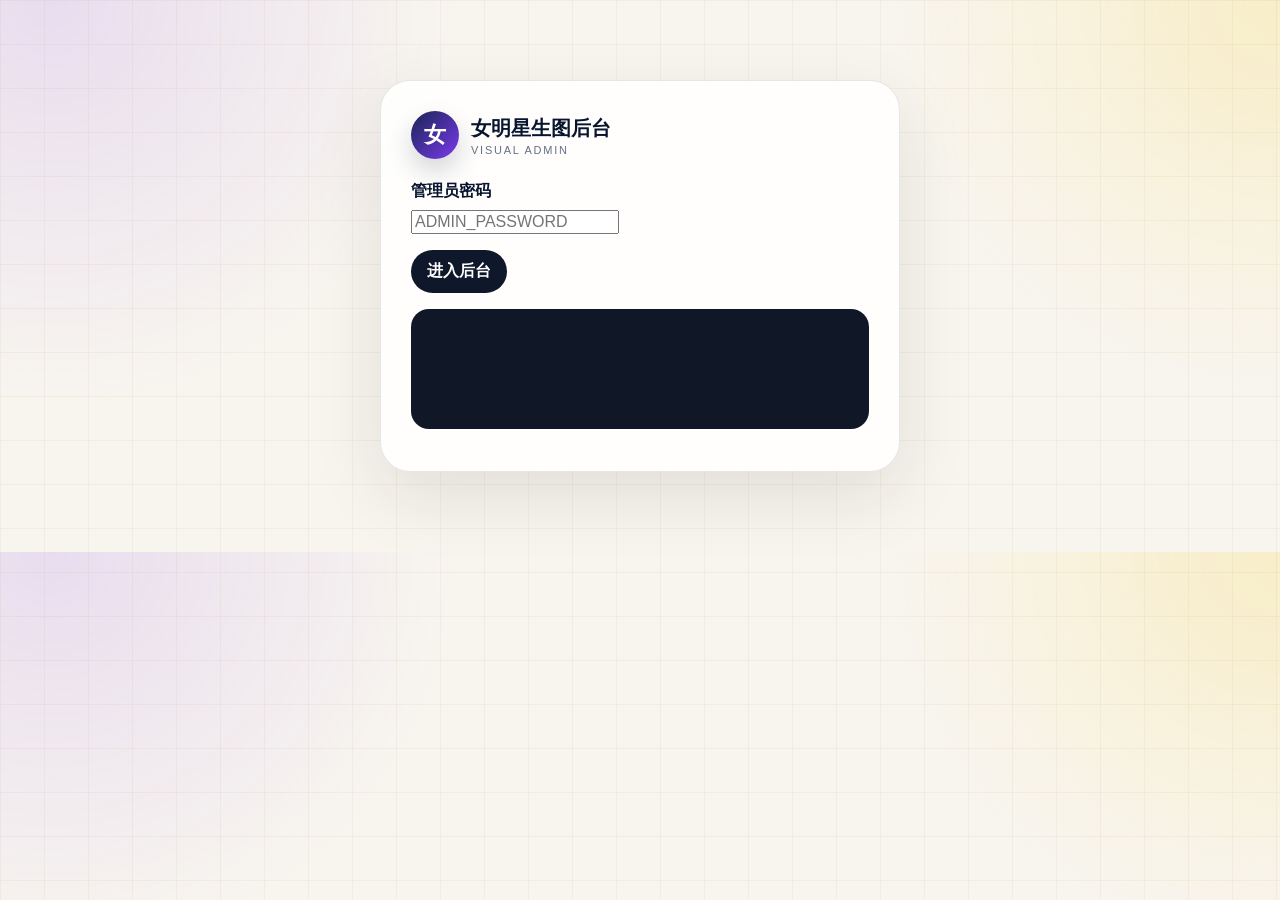
==== commit 42de5a24: "Add files via upload" ====
--- a/admin.html
+++ b/admin.html
@@ -1,176 +1,156 @@
 <!doctype html>
 <html lang="zh-CN">
 <head>
-  <meta charset="utf-8" />
-  <meta name="viewport" content="width=device-width,initial-scale=1" />
-  <title>后台管理 - 女明星生图</title>
-  <link rel="stylesheet" href="./assets/style.css" />
+<meta charset="utf-8" />
+<meta name="viewport" content="width=device-width,initial-scale=1" />
+<title>女明星生图后台</title>
+<link rel="stylesheet" href="./assets/admin.css" />
 </head>
 <body>
-  <section id="loginCard" class="login-card">
-    <h1>后台管理</h1>
-    <p class="hint">请输入管理员密码。</p>
-    <div class="field">
-      <label>管理员密码</label>
-      <input id="passwordInput" type="password" placeholder="ADMIN_PASSWORD" />
-    </div>
-    <button id="loginBtn" class="btn btn-primary">进入后台</button>
-    <pre id="debugLog" class="debug-log" style="margin-top:18px"></pre>
+<section id="loginCard" class="login-card">
+  <div class="brand">
+    <div class="logo">女</div>
+    <div><strong>女明星生图后台</strong><span>VISUAL ADMIN</span></div>
+  </div>
+  <div style="height:22px"></div>
+  <div class="field"><label>管理员密码</label><input id="passwordInput" type="password" placeholder="ADMIN_PASSWORD"></div>
+  <button id="loginBtn" class="btn">进入后台</button>
+  <pre id="loginDebug" class="debug-json" style="margin-top:16px;height:120px"></pre>
+</section>
+
+<div id="adminApp" class="hidden">
+<header class="topbar shell">
+  <div class="brand">
+    <div class="logo">女</div>
+    <div><strong>女明星生图后台</strong><span>VISUAL ADMIN</span></div>
+  </div>
+  <div class="nav">
+    <button class="btn light" id="viewSiteBtn">看网站</button>
+    <button class="btn">后台</button>
+  </div>
+</header>
+
+<main class="grid shell">
+  <aside class="sidebar">
+    <section class="panel">
+      <div class="panel-head"><h2>网站设置</h2><button id="saveSiteBtn" class="btn soft">保存</button></div>
+      <div class="panel-body">
+        <div class="field"><label>网站名称</label><input id="siteName"></div>
+        <div class="field"><label>首页第一行标题</label><input id="title1"></div>
+        <div class="field"><label>首页第二行标题</label><input id="title2"></div>
+        <div class="field"><label>首页说明文字</label><textarea id="description"></textarea></div>
+        <div class="field"><label>关于页面文字</label><textarea id="aboutText"></textarea></div>
+        <div class="hint">保持原正式后台左侧网站设置样式。</div>
+      </div>
+    </section>
+
+    <section class="panel">
+      <div class="panel-head"><h2>图集列表</h2><button id="addGalleryBtn" class="btn">+ 新增</button></div>
+      <div class="panel-body"><div id="galleryList" class="gallery-list"></div></div>
+    </section>
+  </aside>
+
+  <section>
+    <section class="panel">
+      <div class="panel-head">
+        <h2>后台自检</h2>
+        <div class="btn-row"><button id="runDebugBtn" class="btn soft">检查配置</button><button id="testR2Btn" class="btn">测试 R2 写入</button></div>
+      </div>
+      <div class="panel-body">
+        <div class="status-grid">
+          <div class="status-card"><strong>ADMIN_PASSWORD</strong><span id="dbgPassword">未检查</span></div>
+          <div class="status-card"><strong>R2 绑定 IMAGES</strong><span id="dbgImages">未检查</span></div>
+          <div class="status-card"><strong>IMAGE_BASE_URL</strong><span id="dbgBaseUrl">未检查</span></div>
+          <div class="status-card"><strong>R2 写入测试</strong><span id="dbgWrite">未测试</span></div>
+        </div>
+        <pre id="debugLog" class="debug-json big"></pre>
+      </div>
+    </section>
+
+    <section class="panel">
+      <div class="panel-head">
+        <h2>编辑图集</h2>
+        <div class="btn-row"><button id="deleteGalleryBtn" class="btn danger">删除</button><button id="saveGalleryBtn" class="btn">保存图集</button></div>
+      </div>
+      <div class="panel-body">
+        <div class="notice">这里恢复正式后台主页面：后台自检、网站设置、图集列表、编辑图集都保留。只是把“详细水印设置”移动到二级页面。</div>
+
+        <div class="editor-grid">
+          <div>
+            <div class="field"><label>图集 ID</label><input id="galleryId" disabled></div>
+            <div class="field"><label>图集标题</label><input id="galleryTitle"></div>
+            <div class="field"><label>分类</label><select id="galleryCategory"><option>活动</option><option>写真</option><option>街拍</option><option>红毯</option><option>路透</option></select></div>
+            <div class="field"><label>日期</label><input id="galleryDate"></div>
+            <div class="field"><label>标签</label><input id="galleryTags"></div>
+            <div class="field"><label>购买链接</label><input id="buyUrl" placeholder="粘贴你的购买网址，例如 https://..."></div>
+            <div class="btn-row" style="margin-top:8px">
+              <button class="btn" id="openWatermarkBtn">进入详细水印上传</button>
+              <button class="btn soft file-inline">保留普通上传<input id="plainDetailFiles" type="file" accept="image/*" multiple></button>
+            </div>
+            <div class="hint">只新增这个跳转按钮。主页面其他位置和功能保持不变。</div>
+          </div>
+
+          <div>
+            <label>封面图</label>
+            <div class="cover-box" id="coverBox"><div class="cover-empty">封面从下方详情图中任选一张</div></div>
+            <div class="hint">不再单独上传封面图。详情图确认后，可点“设为封面”。</div>
+          </div>
+        </div>
+
+        <div class="images-head">
+          <div><h2 style="margin:0">详情页图片</h2><p class="hint" style="margin:4px 0 0">加水印后的图仍显示在原来的详情图位置；支持拖动调换顺序。</p></div>
+          <span class="badge" id="detailCount">0 张</span>
+        </div>
+        <section id="detailGrid" class="image-grid"><div class="empty"><div>暂无详情图。进入详细水印上传后添加图片。</div></div></section>
+      </div>
+    </section>
   </section>
+</main>
 
-  <div id="adminApp" class="hidden">
-    <header class="site-top">
-      <a class="brand" href="./index.html">
-        <span class="brand-mark">女</span>
-        <span><strong>女明星生图后台</strong><em>Admin Console</em></span>
-      </a>
-      <nav class="top-nav">
-        <a href="./index.html">看网站</a>
-        <a href="./admin.html" class="active">后台</a>
-      </nav>
+<section id="watermarkPage" class="watermark-page hidden">
+  <div class="watermark-shell">
+    <header class="watermark-top">
+      <div><h1>后台上传 + 水印设置</h1><p>左侧水印设置固定显示，右侧图片预览同步变化。主水印每张图单独拖动，暗水印整批统一。</p></div>
+      <div class="btn-row"><button class="btn light" id="backBtn">返回主后台</button><button class="btn good" id="confirmBtn">确认加水印并上传</button></div>
     </header>
 
-    <main class="admin-layout">
-      <aside>
-        <section class="panel">
-          <div class="panel-head">
-            <h2>网站设置</h2>
-          </div>
-          <div class="panel-body">
-            <div class="field"><label>网站名称</label><input id="siteName"></div>
-            <div class="field"><label>首页第一行标题</label><input id="title1"></div>
-            <div class="field"><label>首页第二行标题</label><input id="title2"></div>
-            <div class="field"><label>首页说明文字</label><textarea id="description"></textarea></div>
-            <div class="field"><label>关于页面文字</label><textarea id="aboutText" placeholder="点击前台“关于”后展示这里的文字"></textarea></div>
-            <button id="saveSiteBtn" class="btn btn-primary">保存网站设置</button>
-          </div>
-        </section>
+    <div class="watermark-layout">
+      <aside class="panel watermark-panel"><div class="panel-body">
+        <h2>水印设置</h2>
+        <p class="inline-tip">这里就是从正式后台拆出来的“详细水印设置”。只上传详情图；封面图不在这里上传，回主页面后从详情图里选择。</p>
+        <div class="save-box"><label class="switch" style="margin:0"><input id="saveWatermarkSettings" type="checkbox" checked>保存水印设置，应用到后面所有新增图片</label><div class="hint">勾选后，下次进入本页面会自动套用当前水印设置。</div></div>
+        <div class="upload-zone"><input id="fileInput" type="file" accept="image/png,image/jpeg,image/webp,image/gif,image/*" multiple><strong>选择详情页图片，可一次选择多张</strong><span>先预览水印，再确认上传到 R2。</span></div>
+        <h3>暗水印：整批统一</h3>
+        <label class="switch"><input id="darkEnabled" type="checkbox" checked>上传时添加全屏暗水印</label>
+        <div class="field"><label>暗水印文字</label><textarea id="darkText">明星生图 · maimg.com
+禁止搬运 · 仅供预览</textarea><div class="hint">支持换行。调节后右侧所有图片同步变化。</div></div>
+        <div class="field"><label>暗水印样式</label><select id="darkStyle"><option value="soft">柔和浅色</option><option value="dark">深色低透明</option><option value="mixed">黑白双层</option></select></div>
+        <div class="field"><label>暗水印强度</label><div class="row"><input id="darkOpacity" type="range" min="5" max="60" value="24"><span id="darkOpacityVal"></span></div></div>
+        <div class="field"><label>暗水印大小</label><div class="row"><input id="darkSize" type="range" min="14" max="56" value="24"><span id="darkSizeVal"></span></div><div class="hint">只改变文字大小，不改变阵列位置。</div></div>
+        <div class="field"><label>暗水印密度</label><div class="row"><input id="darkDensity" type="range" min="180" max="620" value="340"><span id="darkDensityVal"></span></div></div>
+        <div class="field"><label>暗水印行距</label><div class="row"><input id="darkLineHeight" type="range" min="0.9" max="2.2" step="0.1" value="1.35"><span id="darkLineHeightVal"></span></div></div>
+        <div class="field"><label>暗水印整体移动 X</label><div class="row"><input id="darkOffsetX" type="range" min="-400" max="400" value="0"><span id="darkOffsetXVal"></span></div></div>
+        <div class="field"><label>暗水印整体移动 Y</label><div class="row"><input id="darkOffsetY" type="range" min="-400" max="400" value="0"><span id="darkOffsetYVal"></span></div></div>
+        <hr>
+        <h3>主水印：每张图单独拖动</h3>
+        <label class="switch"><input id="mainEnabled" type="checkbox" checked>上传时添加主水印</label>
+        <div class="field"><label>主水印文字</label><textarea id="mainText">nmxst.com</textarea><div class="hint">支持换行。位置在右侧每张图片上单独拖动。</div></div>
+        <div class="field"><label>主水印样式</label><select id="mainStyle"><option value="white">白字描边</option><option value="dark">深色半透明</option><option value="yellow">金色醒目</option></select></div>
+        <div class="field"><label>主水印大小</label><div class="row"><input id="mainSize" type="range" min="24" max="180" value="70"><span id="mainSizeVal"></span></div></div>
+        <div class="field"><label>主水印透明度</label><div class="row"><input id="mainOpacity" type="range" min="0" max="100" value="95"><span id="mainOpacityVal"></span></div></div>
+        <div class="field"><label>主水印行距</label><div class="row"><input id="mainLineHeight" type="range" min="0.9" max="2.2" step="0.1" value="1.2"><span id="mainLineHeightVal"></span></div></div>
+        <div id="status" class="status">状态：等待选择图片</div>
+      </div></aside>
 
-        <section class="panel" style="margin-top:24px">
-          <div class="panel-head">
-            <h2>图集列表</h2>
-            <button id="addGalleryBtn" class="btn btn-soft">+ 新增</button>
-          </div>
-          <div class="panel-body">
-            <div id="galleryList" class="gallery-list"></div>
-          </div>
-        </section>
-      </aside>
-
-      <section>
-        <section class="debug-box">
-          <div class="debug-head">
-            <h2>后台自检</h2>
-            <div class="btn-row" style="margin:0">
-              <button id="runDebugBtn" class="btn btn-soft">检查配置</button>
-              <button id="testR2Btn" class="btn btn-primary">测试 R2 写入</button>
-            </div>
-          </div>
-          <div class="debug-body">
-            <div class="debug-grid">
-              <div class="debug-item"><b>ADMIN_PASSWORD</b><span id="dbgPassword">未检查</span></div>
-              <div class="debug-item"><b>R2 绑定 IMAGES</b><span id="dbgImages">未检查</span></div>
-              <div class="debug-item"><b>IMAGE_BASE_URL</b><span id="dbgBaseUrl">未检查</span></div>
-              <div class="debug-item"><b>R2 写入测试</b><span id="dbgWrite">未测试</span></div>
-            </div>
-            <pre id="debugLog" class="debug-log"></pre>
-          </div>
-        </section>
-
-        <section class="panel">
-          <div class="panel-head">
-            <h2>编辑图集</h2>
-            <div class="btn-row" style="margin:0">
-              <button id="deleteGalleryBtn" class="btn btn-danger">删除</button>
-              <button id="saveGalleryBtn" class="btn btn-primary">保存图集</button>
-            </div>
-          </div>
-          <div class="panel-body">
-            <div class="editor-grid">
-              <div>
-                <div class="field"><label>图集 ID</label><input id="galleryId" disabled></div>
-                <div class="field"><label>图集标题</label><input id="galleryTitle"></div>
-                <div class="field">
-                  <label>分类</label>
-                  <select id="galleryCategory">
-                    <option>活动</option><option>写真</option><option>街拍</option><option>红毯</option><option>路透</option>
-                  </select>
-                </div>
-                <div class="field"><label>上传时间显示</label><input id="galleryDate"></div>
-                <div class="field"><label>标签</label><input id="galleryTags"><div class="hint">多个标签用英文逗号分隔。</div></div>
-                <div class="field"><label>购买链接</label><input id="buyUrl" placeholder="https://..."></div>
-                <button id="openWatermarkBtn" class="btn btn-primary" type="button">进入详细水印上传</button>
-              </div>
-              <div>
-                <div class="drop">
-                  <input id="detailFiles" type="file" accept="image/*" multiple>
-                  <div><strong>普通上传详情图</strong><span>也可以用左侧按钮进入水印上传。</span></div>
-                </div>
-                <div class="preview-cover"><img id="coverPreview" src=""></div>
-                <div class="hint">封面从详情图中选择，或保留旧封面。</div>
-              </div>
-            </div>
-
-            <div class="btn-row">
-              <button id="clearImagesBtn" class="btn btn-danger">清空详情图</button>
-              <button id="moveImageBtn" class="btn btn-soft">移动最后一张到最前</button>
-            </div>
-            <div id="detailPreview" class="image-grid"></div>
-          </div>
-        </section>
-      </section>
-    </main>
+      <main class="panel"><div class="panel-body">
+        <div class="preview-head"><div><h2 style="margin:0">上传图片与实时预览</h2><p style="margin:5px 0 0;color:#667085">图片显示在这里；左侧改水印，这里实时刷新。</p></div><span class="badge" id="pendingCount">0 张</span></div>
+        <section id="previewGrid" class="preview-grid"><div class="empty"><div>选择详情图后，会在这里显示水印预览。</div></div></section>
+      </div></main>
+    </div>
   </div>
-
-  <section id="watermarkPage" class="hidden watermark-page">
-    <div class="watermark-wrap">
-      <div class="panel">
-        <div class="panel-head">
-          <h2>详细水印上传</h2>
-          <div class="btn-row" style="margin:0">
-            <button id="closeWatermarkBtn" class="btn btn-soft" type="button">返回后台</button>
-            <button id="confirmWatermarkBtn" class="btn btn-primary" type="button">确认上传并返回</button>
-          </div>
-        </div>
-        <div class="panel-body watermark-layout">
-          <aside>
-            <div class="drop">
-              <input id="watermarkFiles" type="file" accept="image/*" multiple>
-              <div><strong>选择详情页图片</strong><span>只上传详情图；封面从详情图中选择。</span></div>
-            </div>
-
-            <div class="field"><label><input id="saveWatermarkSettings" type="checkbox" checked> 保存水印设置，应用到后续新增图片</label></div>
-
-            <h3>暗水印</h3>
-            <div class="field"><label><input id="darkEnabled" type="checkbox" checked> 开启暗水印</label></div>
-            <div class="field"><label>暗水印文字</label><textarea id="darkText">明星生图 · maimg.com
-禁止搬运 · 仅供预览</textarea></div>
-            <div class="field"><label>暗水印样式</label><select id="darkStyle"><option value="soft">柔和浅色</option><option value="dark">深色低透明</option><option value="mixed">黑白双层</option></select></div>
-            <div class="field"><label>暗水印强度</label><input id="darkOpacity" type="range" min="5" max="60" value="24"></div>
-            <div class="field"><label>暗水印大小</label><input id="darkSize" type="range" min="14" max="56" value="24"></div>
-            <div class="field"><label>暗水印密度</label><input id="darkDensity" type="range" min="180" max="620" value="340"></div>
-            <div class="field"><label>暗水印行距</label><input id="darkLineHeight" type="range" min="0.9" max="2.2" step="0.1" value="1.35"></div>
-            <div class="field"><label>暗水印整体移动 X</label><input id="darkOffsetX" type="range" min="-400" max="400" value="0"></div>
-            <div class="field"><label>暗水印整体移动 Y</label><input id="darkOffsetY" type="range" min="-400" max="400" value="0"></div>
-
-            <h3>主水印</h3>
-            <div class="field"><label><input id="mainEnabled" type="checkbox" checked> 开启主水印</label></div>
-            <div class="field"><label>主水印文字</label><textarea id="mainText">nmxst.com</textarea></div>
-            <div class="field"><label>主水印样式</label><select id="mainStyle"><option value="white">白字描边</option><option value="dark">深色半透明</option><option value="yellow">金色醒目</option></select></div>
-            <div class="field"><label>主水印大小</label><input id="mainSize" type="range" min="24" max="180" value="70"></div>
-            <div class="field"><label>主水印透明度</label><input id="mainOpacity" type="range" min="0" max="100" value="95"></div>
-            <div class="field"><label>主水印行距</label><input id="mainLineHeight" type="range" min="0.9" max="2.2" step="0.1" value="1.2"></div>
-          </aside>
-          <main>
-            <p class="hint">右侧预览会实时更新。主水印可在每张图上单独拖动。</p>
-            <div id="watermarkPreviewGrid" class="watermark-preview-grid"></div>
-          </main>
-        </div>
-      </div>
-    </div>
-  </section>
-
-  <div id="toast" class="toast"></div>
-  <script src="./assets/admin-live.js"></script>
+</section>
+</div>
+<div id="toast" class="toast"></div>
+<script src="./assets/admin-live.js"></script>
 </body>
-</html>+</html>
--- a/assets/admin.css
+++ b/assets/admin.css
@@ -0,0 +1,226 @@
+
+*{box-sizing:border-box}
+:root{
+  --bg:#f7f4ee;
+  --ink:#07152f;
+  --muted:#667085;
+  --card:rgba(255,255,255,.90);
+  --line:rgba(7,21,47,.10);
+  --brand:#0f172a;
+  --soft:#f1e9ff;
+  --purple:#7c3aed;
+  --pink:#ff4d7d;
+  --good:#059669;
+  --danger:#ef3d67;
+  --shadow:0 24px 70px rgba(25,18,8,.10);
+}
+body{
+  margin:0;
+  font-family:-apple-system,BlinkMacSystemFont,"Segoe UI","Microsoft YaHei","PingFang SC",Arial,sans-serif;
+  color:var(--ink);
+  background:
+    linear-gradient(rgba(170,142,84,.08) 1px, transparent 1px),
+    linear-gradient(90deg,rgba(170,142,84,.08) 1px, transparent 1px),
+    radial-gradient(circle at 4% 0%,rgba(124,58,237,.13),transparent 30%),
+    radial-gradient(circle at 100% 0%,rgba(250,204,21,.18),transparent 28%),
+    #f8f5ef;
+  background-size:44px 44px,44px 44px,auto,auto,auto;
+}
+button,input,textarea,select{font:inherit}
+button{cursor:pointer}
+.hidden{display:none!important}
+.shell{width:min(1380px,92%);margin:0 auto}
+.topbar{
+  margin:20px auto 22px;
+  padding:16px 20px;
+  border:1px solid var(--line);
+  border-radius:999px;
+  background:rgba(255,255,255,.80);
+  box-shadow:var(--shadow);
+  display:flex;
+  align-items:center;
+  justify-content:space-between;
+  gap:18px;
+  backdrop-filter:blur(18px);
+}
+.brand{display:flex;align-items:center;gap:12px}
+.logo{
+  width:48px;height:48px;border-radius:50%;
+  background:linear-gradient(135deg,#172554,#7c3aed);
+  display:grid;place-items:center;color:#fff;font-weight:900;font-size:22px;
+  box-shadow:0 12px 26px rgba(17,24,39,.18);
+}
+.brand strong{display:block;font-size:20px}
+.brand span{display:block;font-size:11px;letter-spacing:.16em;color:#667085;text-transform:uppercase;margin-top:2px}
+.nav{display:flex;gap:10px}
+.btn{
+  border:0;
+  border-radius:999px;
+  padding:11px 16px;
+  font-weight:900;
+  background:var(--brand);
+  color:#fff;
+}
+.btn.soft{background:var(--soft);color:var(--purple)}
+.btn.light{background:#fff;color:var(--ink);border:1px solid var(--line)}
+.btn.good{background:var(--good);color:#fff}
+.btn.danger{background:rgba(239,61,103,.12);color:var(--danger)}
+.btn.gray{background:#e5e7eb;color:#111827}
+.grid{
+  display:grid;
+  grid-template-columns:310px minmax(0,1fr);
+  gap:22px;
+  align-items:start;
+}
+.panel{
+  background:rgba(255,255,255,.88);
+  border:1px solid var(--line);
+  border-radius:28px;
+  box-shadow:var(--shadow);
+  overflow:hidden;
+}
+.panel + .panel{margin-top:22px}
+.panel-head{
+  padding:20px 22px;
+  border-bottom:1px solid var(--line);
+  display:flex;
+  align-items:center;
+  justify-content:space-between;
+  gap:12px;
+}
+.panel-head h2{font-size:20px;margin:0}
+.panel-body{padding:22px}
+.field{margin-bottom:16px}
+label{display:block;font-weight:900;margin-bottom:8px}
+input[type="text"],input:not([type]),input[type="file"],textarea,select{
+  width:100%;
+  border:1px solid rgba(7,21,47,.12);
+  border-radius:18px;
+  background:#fff;
+  padding:12px 14px;
+}
+textarea{min-height:90px;resize:vertical;line-height:1.55}
+.hint{font-size:13px;color:var(--muted);line-height:1.65;margin-top:7px}
+.badge{
+  display:inline-flex;align-items:center;justify-content:center;
+  border-radius:999px;padding:6px 10px;font-size:12px;font-weight:900;
+  background:var(--soft);color:var(--purple);
+}
+.status-grid{display:grid;grid-template-columns:repeat(4,1fr);gap:12px}
+.status-card{
+  padding:14px 16px;
+  border:1px solid var(--line);
+  border-radius:18px;
+  background:#fff;
+  min-height:72px;
+}
+.status-card strong{display:block;font-size:12px;color:#475467;margin-bottom:6px}
+.status-card span{font-weight:900;color:#059669}
+.debug-json{
+  margin-top:14px;
+  background:#101827;
+  color:#e5e7eb;
+  border-radius:18px;
+  padding:16px;
+  height:116px;
+  overflow:auto;
+  font:12px/1.6 ui-monospace,SFMono-Regular,Menlo,monospace;
+}
+.sidebar{position:sticky;top:18px}
+.gallery-list{display:grid;gap:12px}
+.gallery-item{
+  display:grid;grid-template-columns:58px 1fr auto;gap:12px;align-items:center;
+  border:1px solid var(--line);border-radius:20px;background:#fff;padding:10px;
+}
+.gallery-item.active{border-color:rgba(124,58,237,.42);box-shadow:0 14px 30px rgba(124,58,237,.10)}
+.thumb{width:58px;height:58px;border-radius:16px;background:#eef2f7;overflow:hidden}
+.thumb img{width:100%;height:100%;object-fit:cover}
+.gallery-info strong{display:block;font-size:14px;margin-bottom:4px}
+.gallery-info span{font-size:12px;color:#667085}
+.editor-grid{display:grid;grid-template-columns:1fr 1fr;gap:20px}
+.cover-box{border:1px solid var(--line);border-radius:24px;background:#f8fafc;overflow:hidden}
+.cover-box img{display:block;width:100%;aspect-ratio:16/10;object-fit:cover}
+.cover-empty{min-height:230px;display:grid;place-items:center;color:#667085;text-align:center;padding:24px}
+.btn-row{display:flex;gap:10px;flex-wrap:wrap}
+.notice{
+  padding:14px 16px;border-radius:20px;background:rgba(124,58,237,.08);
+  color:#4c1d95;font-size:13px;line-height:1.65;margin-bottom:18px;
+}
+.images-head{display:flex;justify-content:space-between;align-items:center;gap:14px;margin:26px 0 14px}
+.image-grid{display:grid;grid-template-columns:repeat(auto-fill,minmax(190px,1fr));gap:16px}
+.image-card{
+  background:#fff;border:1px solid var(--line);border-radius:22px;overflow:hidden;
+  box-shadow:0 10px 28px rgba(7,21,47,.06);
+}
+.image-card[draggable="true"]{cursor:grab}
+.image-card.dragging{opacity:.45}
+.image-card.selected-cover{border-color:rgba(5,150,105,.65);box-shadow:0 12px 34px rgba(5,150,105,.18)}
+.image-head{padding:10px 12px;border-bottom:1px solid var(--line);display:flex;align-items:center;justify-content:space-between;gap:8px}
+.image-head strong{font-size:13px;white-space:nowrap;overflow:hidden;text-overflow:ellipsis}
+.image-card img{display:block;width:100%;aspect-ratio:3/4;object-fit:cover;background:#eef2f7}
+.image-actions{padding:10px 12px;display:flex;gap:8px;justify-content:space-between;border-top:1px solid var(--line)}
+.image-actions .btn{font-size:12px;padding:8px 10px}
+.empty{
+  min-height:260px;border:1px dashed var(--line);border-radius:24px;
+  display:grid;place-items:center;text-align:center;color:#667085;padding:28px;
+}
+
+/* 二级水印页面，来自之前确认的固定设置 + 预览 UI */
+.watermark-page{
+  position:fixed;inset:0;z-index:100;overflow:auto;
+  background:
+    radial-gradient(circle at 10% 0%,rgba(124,58,237,.10),transparent 30%),
+    linear-gradient(180deg,#fbf8f2,#f3f6fb);
+  padding:22px 0 42px;
+}
+.watermark-shell{width:min(1460px,94%);margin:0 auto}
+.watermark-top{
+  padding:20px 24px;border:1px solid var(--line);border-radius:28px;
+  background:rgba(255,255,255,.88);box-shadow:var(--shadow);
+  display:flex;justify-content:space-between;align-items:center;gap:16px;margin-bottom:22px;
+}
+.watermark-top h1{margin:0;font-size:26px;letter-spacing:-.04em}
+.watermark-top p{margin:6px 0 0;color:#667085;line-height:1.6}
+.watermark-layout{display:grid;grid-template-columns:430px minmax(0,1fr);gap:22px;align-items:start}
+.watermark-panel{position:sticky;top:18px;max-height:calc(100vh - 36px);overflow:auto}
+.save-box{
+  padding:14px;border:1px solid rgba(5,150,105,.22);border-radius:20px;
+  background:rgba(5,150,105,.08);margin:14px 0;
+}
+.switch{display:flex;gap:10px;align-items:center;font-weight:900;margin-bottom:12px}
+.switch input{width:20px;height:20px}
+.upload-zone{
+  border:2px dashed rgba(124,58,237,.26);border-radius:24px;
+  background:rgba(255,255,255,.60);padding:22px;text-align:center;position:relative;margin-bottom:18px;
+}
+.upload-zone input{position:absolute;inset:0;opacity:0;cursor:pointer}
+.upload-zone strong{font-size:20px;display:block}
+.upload-zone span{display:block;color:#667085;margin-top:8px}
+.preview-head{display:flex;justify-content:space-between;align-items:center;gap:14px;margin-bottom:16px}
+.preview-grid{display:grid;grid-template-columns:repeat(auto-fill,minmax(240px,1fr));gap:18px}
+.preview-card{
+  background:#fff;border:1px solid var(--line);border-radius:24px;overflow:hidden;
+  box-shadow:0 12px 36px rgba(0,0,0,.08);
+}
+.preview-card-head{padding:12px 14px;border-bottom:1px solid var(--line);display:flex;align-items:center;justify-content:space-between;gap:10px}
+.preview-card-head strong{font-size:14px;overflow:hidden;text-overflow:ellipsis;white-space:nowrap}
+.canvas-stage{padding:12px;background:#f8fafc}
+canvas{width:100%;height:auto;display:block;border-radius:16px;background:#ddd;touch-action:none;cursor:grab}
+canvas:active{cursor:grabbing}
+.inline-tip{
+  margin:0 0 16px;padding:12px 14px;border-radius:18px;
+  background:rgba(124,58,237,.08);color:#4c1d95;font-size:13px;line-height:1.65;
+}
+.row{display:grid;grid-template-columns:1fr 74px;gap:10px;align-items:center}
+input[type="range"]{width:100%}
+.status{
+  padding:12px 14px;border-radius:18px;background:#f3f4f6;color:#374151;
+  font-size:13px;line-height:1.55;white-space:pre-wrap;
+}
+@media(max-width:1080px){
+  .grid,.watermark-layout,.editor-grid{grid-template-columns:1fr}
+  .sidebar,.watermark-panel{position:relative;top:0;max-height:none}
+  .status-grid{grid-template-columns:1fr 1fr}
+}
+
+.login-card{width:min(520px,92%);margin:80px auto;border:1px solid var(--line);border-radius:30px;background:rgba(255,255,255,.88);box-shadow:var(--shadow);padding:30px}.login-card h1{margin:0 0 12px}.toast{position:fixed;left:50%;bottom:26px;transform:translateX(-50%) translateY(18px);opacity:0;background:#101827;color:#fff;border-radius:999px;padding:13px 18px;box-shadow:0 18px 60px rgba(0,0,0,.25);transition:.25s;z-index:999}.toast.show{opacity:1;transform:translateX(-50%) translateY(0)}.debug-json.big{height:180px}.gallery-item{cursor:grab}.gallery-item:active{cursor:grabbing}.gallery-item.dragging{opacity:.45}.image-card[draggable="true"]{cursor:grab}.image-card:active{cursor:grabbing}.image-card.dragging{opacity:.45}.image-card img{user-select:none}.watermark-page{display:block}.watermark-page.hidden{display:none!important}.admin-actions{display:flex;gap:10px;flex-wrap:wrap}.file-inline{position:relative;overflow:hidden}.file-inline input{position:absolute;inset:0;opacity:0;cursor:pointer}.save-status{font-size:13px;color:var(--muted);margin-top:10px}.site-inputs-hidden{display:none}
